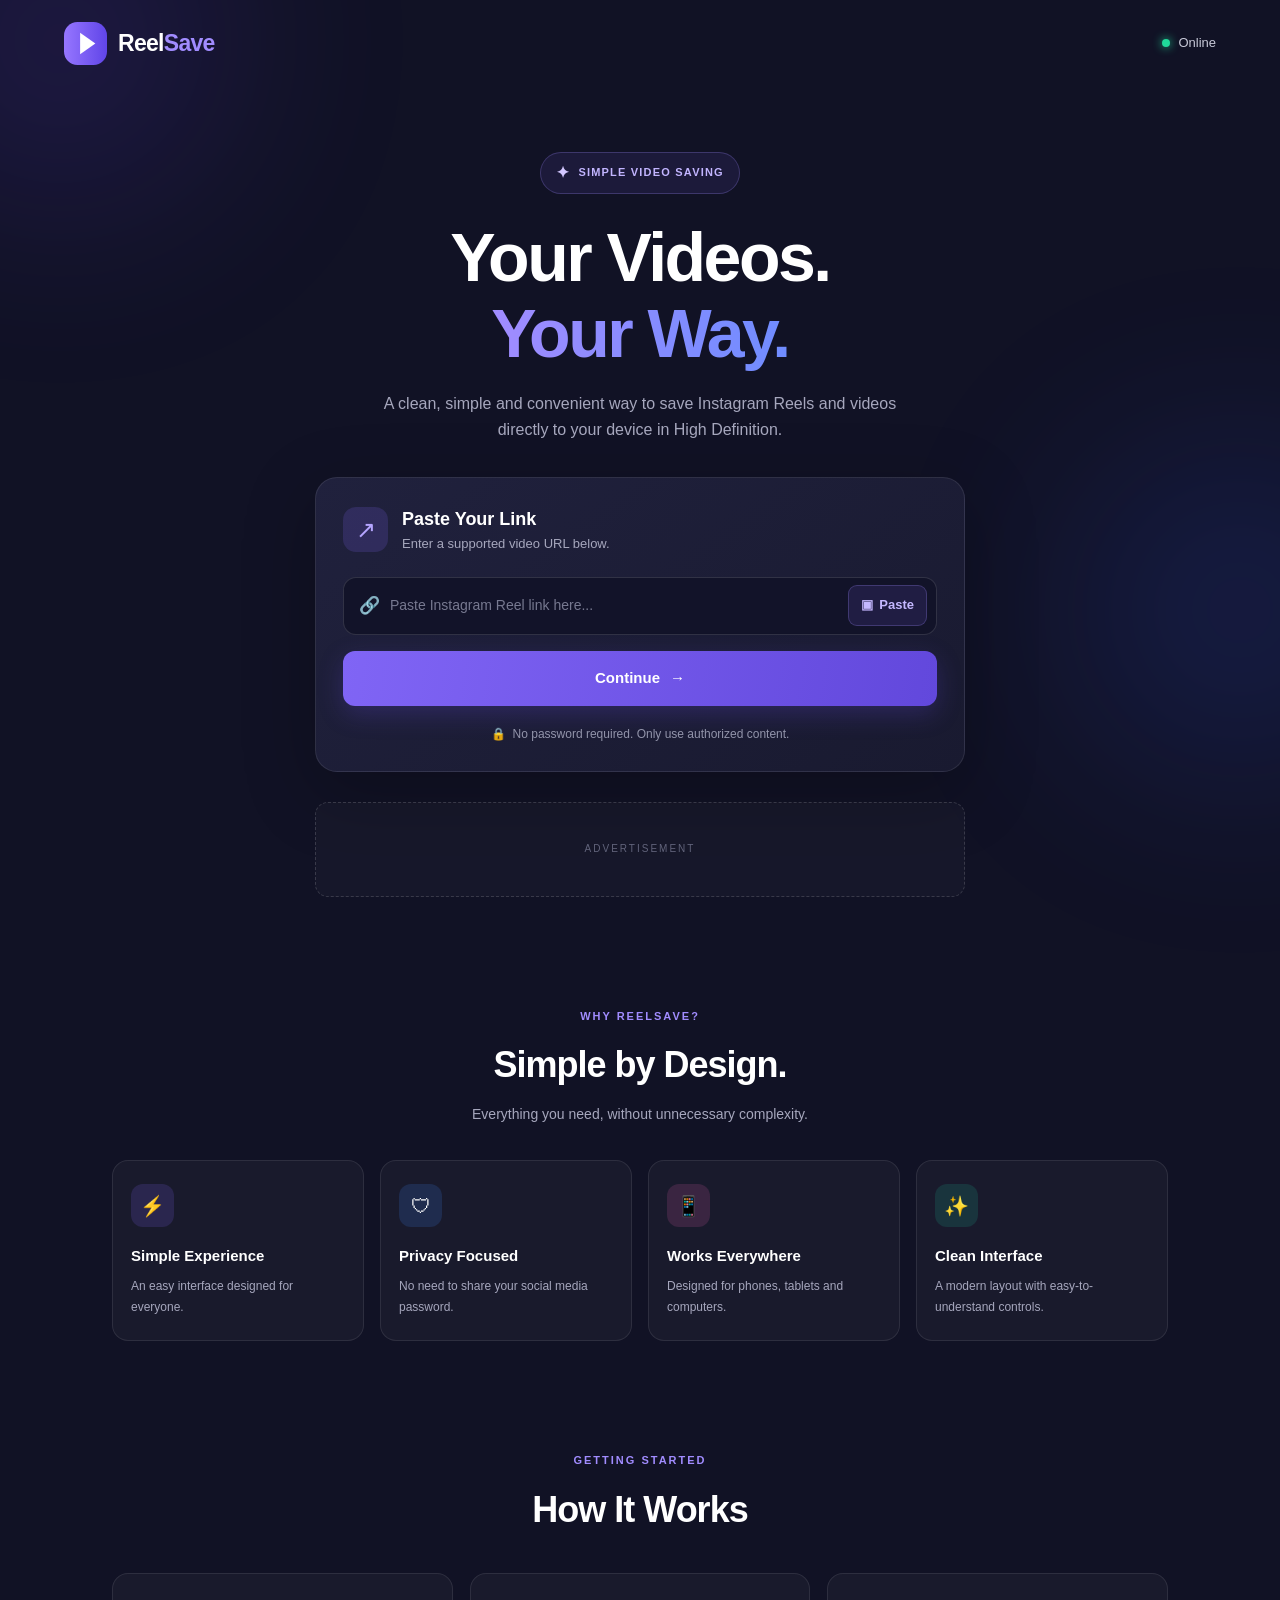
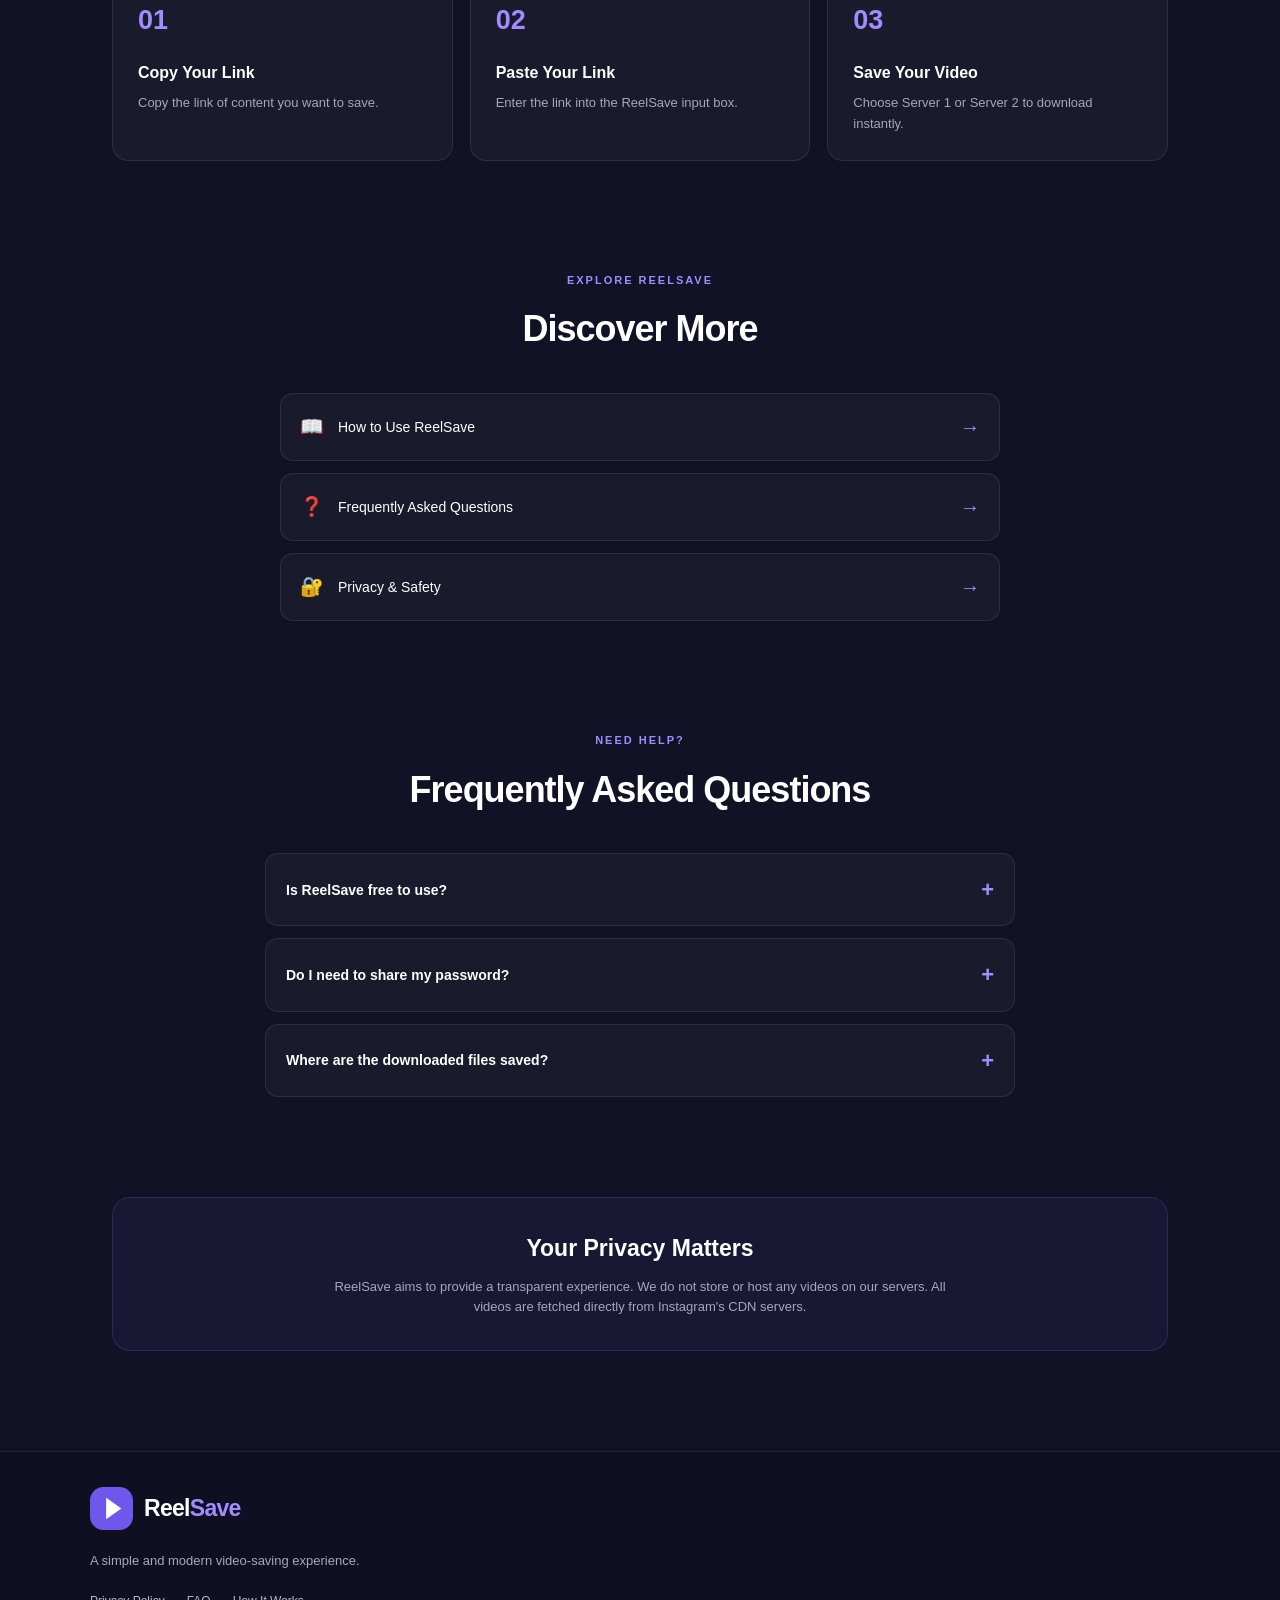
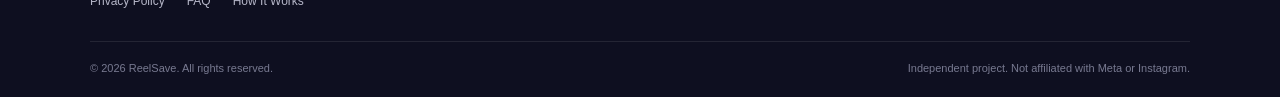
==== index.html @ c9b6afc3 "Add Google Search Console verification tag Added Google Search Console verification meta tag for SEO" ====
<!DOCTYPE html>
<html lang="en">
<head>
    <meta charset="UTF-8">
    <meta name="viewport" content="width=device-width, initial-scale=1.0">
    <meta name="theme-color" content="#111225">

    <title>ReelSave - Instagram Reels & Video Downloader</title>

    <meta name="description" content="ReelSave is a simple and modern video saving platform for Instagram Reels, Videos, and Audio in HD quality.">
    <meta name="robots" content="index, follow">

    <!-- Google Search Console Verification Tag -->
    <meta name="google-site-verification" content="VArW2mMCraFIh3_5uTDCeLo9M6V77NYJ2xa0jl-uWAU" />

    <link rel="manifest" href="manifest.json">
    <link rel="stylesheet" href="style.css">

    <script src="script.js" defer></script>
</head>

<body>

<!-- BACKGROUND EFFECTS -->
<div class="ambient ambient-one"></div>
<div class="ambient ambient-two"></div>

<!-- HEADER -->
<header class="navbar">

    <a href="#" class="brand" aria-label="ReelSave home">
        <div class="brand-icon">
            <svg viewBox="0 0 48 48" fill="none">
                <rect width="48" height="48" rx="15" fill="url(#brandGradient)"/>
                <path d="M18 12L35 24L18 36V12Z" fill="white"/>
                <defs>
                    <linearGradient id="brandGradient">
                        <stop stop-color="#9676FF"/>
                        <stop offset="1" stop-color="#6045E8"/>
                    </linearGradient>
                </defs>
            </svg>
        </div>
        <span>Reel<span class="brand-highlight">Save</span></span>
    </a>

    <div class="header-actions">
        <span class="header-status">
            <span class="status-dot"></span>
            Online
        </span>
        <button id="installBtn" class="install-btn" hidden>
            Install App
        </button>
    </div>

</header>


<!-- MAIN -->
<main class="main-wrapper">

    <!-- HERO -->
    <section class="hero">

        <div class="hero-badge">
            <span>✦</span>
            SIMPLE VIDEO SAVING
        </div>

        <h1>
            Your Videos.<br>
            <span class="gradient-text">Your Way.</span>
        </h1>

        <p class="hero-description">
            A clean, simple and convenient way to save Instagram Reels and videos directly to your device in High Definition.
        </p>


        <!-- DOWNLOADER -->
        <section class="downloader-card">

            <div class="card-heading">
                <div class="heading-icon">↗</div>
                <div>
                    <h2>Paste Your Link</h2>
                    <p>Enter a supported video URL below.</p>
                </div>
            </div>

            <form id="downloadForm">
                <div class="input-container">
                    <span class="link-icon">🔗</span>
                    <input
                        type="url"
                        id="urlInput"
                        placeholder="Paste Instagram Reel link here..."
                        autocomplete="url"
                        required
                    >
                    <button
                        type="button"
                        id="pasteBtn"
                        class="paste-btn">
                        <span>▣</span>
                        Paste
                    </button>
                </div>

                <button
                    type="submit"
                    id="downloadBtn"
                    class="download-btn">
                    Continue
                    <span>→</span>
                </button>
            </form>

            <div id="message" class="message" role="status" aria-live="polite"></div>

            <!-- MODERN DOWNLOAD RESULT CARD (SERVER 1, SERVER 2, DOWNLOAD AGAIN) -->
            <div id="resultContainer" class="result-modern-card hidden">
                <div class="video-wrapper">
                    <video id="videoPreview" controls playsinline></video>
                </div>

                <div class="download-action-group">
                    <a id="downloadServer1" href="#" class="btn-server btn-primary">
                        <span class="dl-icon">⬇</span> DOWNLOAD (SERVER 1)
                    </a>

                    <a id="downloadServer2" href="#" class="btn-server btn-secondary" target="_blank">
                        <span class="dl-icon">⬇</span> DOWNLOAD (SERVER 2)
                    </a>

                    <button type="button" class="btn-download-again" onclick="resetDownloaderUI()">
                        ⤺ Download Again
                    </button>
                </div>
            </div>

            <div class="privacy-note">
                <span>🔒</span>
                No password required. Only use authorized content.
            </div>

        </section>

        <!-- ADVERTISEMENT AREA -->
        <section class="ad-section" aria-label="Advertisement">
            <div class="ad-container">
                <span>ADVERTISEMENT</span>
            </div>
        </section>

    </section>


    <!-- FEATURES -->
    <section class="features-section">
        <div class="section-intro">
            <span class="section-label">WHY REELSAVE?</span>
            <h2>Simple by Design.</h2>
            <p>Everything you need, without unnecessary complexity.</p>
        </div>

        <div class="features-grid">
            <article class="feature-card">
                <div class="feature-icon purple">⚡</div>
                <h3>Simple Experience</h3>
                <p>An easy interface designed for everyone.</p>
            </article>

            <article class="feature-card">
                <div class="feature-icon blue">🛡</div>
                <h3>Privacy Focused</h3>
                <p>No need to share your social media password.</p>
            </article>

            <article class="feature-card">
                <div class="feature-icon pink">📱</div>
                <h3>Works Everywhere</h3>
                <p>Designed for phones, tablets and computers.</p>
            </article>

            <article class="feature-card">
                <div class="feature-icon green">✨</div>
                <h3>Clean Interface</h3>
                <p>A modern layout with easy-to-understand controls.</p>
            </article>
        </div>
    </section>


    <!-- HOW IT WORKS -->
    <section class="how-section" id="how-it-works">
        <div class="section-intro">
            <span class="section-label">GETTING STARTED</span>
            <h2>How It Works</h2>
        </div>

        <div class="steps-grid">
            <div class="step-card">
                <span class="step-number">01</span>
                <h3>Copy Your Link</h3>
                <p>Copy the link of content you want to save.</p>
            </div>
            <div class="step-card">
                <span class="step-number">02</span>
                <h3>Paste Your Link</h3>
                <p>Enter the link into the ReelSave input box.</p>
            </div>
            <div class="step-card">
                <span class="step-number">03</span>
                <h3>Save Your Video</h3>
                <p>Choose Server 1 or Server 2 to download instantly.</p>
            </div>
        </div>
    </section>


    <!-- DISCOVER MORE -->
    <section class="discover-section">
        <div class="section-intro">
            <span class="section-label">EXPLORE REELSAVE</span>
            <h2>Discover More</h2>
        </div>

        <div class="discover-list">
            <a href="#how-it-works" class="discover-item">
                <span class="discover-icon">📖</span>
                <span>How to Use ReelSave</span>
                <span class="arrow">→</span>
            </a>
            <a href="#faq" class="discover-item">
                <span class="discover-icon">❓</span>
                <span>Frequently Asked Questions</span>
                <span class="arrow">→</span>
            </a>
            <a href="#privacy" class="discover-item">
                <span class="discover-icon">🔐</span>
                <span>Privacy & Safety</span>
                <span class="arrow">→</span>
            </a>
        </div>
    </section>


    <!-- FAQ -->
    <section class="faq-section" id="faq">
        <div class="section-intro">
            <span class="section-label">NEED HELP?</span>
            <h2>Frequently Asked Questions</h2>
        </div>

        <div class="faq-list">
            <article class="faq-card">
                <button class="faq-toggle" aria-expanded="false">
                    Is ReelSave free to use?
                    <span>+</span>
                </button>
                <div class="faq-answer">
                    <p>ReelSave is completely free. You can download unlimited reels without any charges.</p>
                </div>
            </article>

            <article class="faq-card">
                <button class="faq-toggle" aria-expanded="false">
                    Do I need to share my password?
                    <span>+</span>
                </button>
                <div class="faq-answer">
                    <p>No. ReelSave will never ask for your Instagram password or account details.</p>
                </div>
            </article>

            <article class="faq-card">
                <button class="faq-toggle" aria-expanded="false">
                    Where are the downloaded files saved?
                    <span>+</span>
                </button>
                <div class="faq-answer">
                    <p>Videos are directly saved to your phone's "Downloads" folder and visible in your device Gallery.</p>
                </div>
            </article>
        </div>
    </section>


    <!-- PRIVACY -->
    <section class="privacy-section" id="privacy">
        <h2>Your Privacy Matters</h2>
        <p>
            ReelSave aims to provide a transparent experience. We do not store or host any videos on our servers. All videos are fetched directly from Instagram's CDN servers.
        </p>
    </section>

</main>


<!-- FOOTER -->
<footer class="footer">
    <div class="footer-inner">
        <a href="#" class="brand">
            <div class="brand-icon">
                <svg viewBox="0 0 48 48" fill="none">
                    <rect width="48" height="48" rx="15" fill="#7057EC"/>
                    <path d="M18 12L35 24L18 36V12Z" fill="white"/>
                </svg>
            </div>
            <span>Reel<span class="brand-highlight">Save</span></span>
        </a>

        <p class="footer-description">
            A simple and modern video-saving experience.
        </p>

        <nav class="footer-links" aria-label="Footer navigation">
            <a href="#privacy">Privacy Policy</a>
            <a href="#faq">FAQ</a>
            <a href="#how-it-works">How It Works</a>
        </nav>
    </div>

    <div class="footer-bottom">
        <p>© 2026 ReelSave. All rights reserved.</p>
        <p>Independent project. Not affiliated with Meta or Instagram.</p>
    </div>
</footer>

</body>
</html>
---- style.css ----
/* ==============================
   REELSAVE — MAIN STYLESHEET
================================ */

:root {
    --bg: #111225;
    --card: #1b1c35;
    --card-light: #222440;
    --purple: #8065f5;
    --purple-light: #a18cff;
    --text: #ffffff;
    --muted: #a6a7bd;
    --border: rgba(255, 255, 255, 0.09);
    --green: #20c997;
}

* {
    margin: 0;
    padding: 0;
    box-sizing: border-box;
}

html {
    scroll-behavior: smooth;
}

body {
    min-height: 100vh;
    font-family: Arial, Helvetica, sans-serif;
    background: var(--bg);
    color: var(--text);
    overflow-x: hidden;
    line-height: 1.6;
}

button,
input {
    font: inherit;
}

button,
a {
    -webkit-tap-highlight-color: transparent;
}

a {
    color: inherit;
    text-decoration: none;
}

button {
    cursor: pointer;
}

/* BACKGROUND EFFECTS */

.ambient {
    position: fixed;
    width: 320px;
    height: 320px;
    border-radius: 50%;
    filter: blur(110px);
    opacity: 0.17;
    pointer-events: none;
    z-index: -1;
}

.ambient-one {
    background: #7048ff;
    top: -120px;
    left: -100px;
}

.ambient-two {
    background: #345bff;
    right: -120px;
    top: 450px;
}

/* HEADER */

.navbar {
    width: 100%;
    max-width: 1200px;
    margin: auto;
    padding: 22px 24px;
    display: flex;
    align-items: center;
    justify-content: space-between;
}

.brand {
    display: inline-flex;
    align-items: center;
    gap: 11px;
    font-size: 23px;
    font-weight: 800;
    letter-spacing: -0.7px;
}

.brand-icon {
    width: 43px;
    height: 43px;
    display: flex;
    align-items: center;
}

.brand-icon svg {
    width: 100%;
    height: 100%;
}

.brand-highlight {
    color: var(--purple-light);
}

.header-actions {
    display: flex;
    align-items: center;
    gap: 15px;
}

.header-status {
    display: flex;
    align-items: center;
    gap: 8px;
    color: #c8c9d8;
    font-size: 13px;
}

.status-dot {
    width: 8px;
    height: 8px;
    background: #20d99a;
    border-radius: 50%;
    box-shadow: 0 0 10px #20d99a;
}

.install-btn {
    border: 1px solid var(--border);
    background: var(--card-light);
    color: white;
    border-radius: 10px;
    padding: 9px 15px;
    font-size: 13px;
    font-weight: 600;
}

.install-btn:hover {
    background: var(--purple);
}

/* MAIN */

.main-wrapper {
    width: 100%;
    max-width: 1100px;
    padding: 0 22px;
    margin: auto;
}

/* HERO */

.hero {
    text-align: center;
    padding-top: 65px;
}

.hero-badge {
    display: inline-flex;
    align-items: center;
    gap: 8px;
    padding: 7px 15px;
    border: 1px solid rgba(161, 140, 255, 0.25);
    border-radius: 30px;
    background: rgba(128, 101, 245, 0.10);
    color: #c2b5ff;
    font-size: 11px;
    font-weight: 700;
    letter-spacing: 1.2px;
}

.hero-badge span {
    color: #d3c7ff;
    font-size: 16px;
}

.hero h1 {
    margin-top: 25px;
    font-size: clamp(42px, 7vw, 68px);
    line-height: 1.12;
    letter-spacing: -2.5px;
    font-weight: 800;
}

.gradient-text {
    background: linear-gradient(90deg, #a18cff, #6f8cff);
    -webkit-background-clip: text;
    background-clip: text;
    color: transparent;
}

.hero-description {
    max-width: 540px;
    margin: 20px auto 35px;
    color: var(--muted);
    font-size: 16px;
}

/* DOWNLOADER CARD */

.downloader-card {
    max-width: 650px;
    margin: auto;
    padding: 27px;
    text-align: left;
    background: linear-gradient(145deg, #20213d, #191a30);
    border: 1px solid var(--border);
    border-radius: 22px;
    box-shadow: 0 20px 70px rgba(0, 0, 0, 0.25);
}

.card-heading {
    display: flex;
    align-items: center;
    gap: 14px;
    margin-bottom: 22px;
}

.heading-icon {
    width: 45px;
    height: 45px;
    display: grid;
    place-items: center;
    border-radius: 13px;
    background: rgba(128, 101, 245, 0.18);
    color: #b5a5ff;
    font-size: 24px;
}

.card-heading h2 {
    font-size: 18px;
    font-weight: 700;
}

.card-heading p {
    color: var(--muted);
    font-size: 13px;
}

/* INPUT */

.input-container {
    display: flex;
    align-items: center;
    gap: 10px;
    width: 100%;
    min-height: 58px;
    padding: 7px 9px 7px 15px;
    border: 1px solid rgba(255, 255, 255, 0.13);
    border-radius: 13px;
    background: #121329;
    transition: border 0.2s, box-shadow 0.2s;
}

.input-container:focus-within {
    border-color: var(--purple);
    box-shadow: 0 0 0 3px rgba(128, 101, 245, 0.13);
}

.link-icon {
    font-size: 17px;
}

.input-container input {
    width: 100%;
    min-width: 0;
    border: none;
    outline: none;
    background: transparent;
    color: white;
    font-size: 14px;
}

.input-container input::placeholder {
    color: #777990;
}

.paste-btn {
    flex-shrink: 0;
    display: flex;
    align-items: center;
    gap: 6px;
    border: 1px solid rgba(161, 140, 255, 0.25);
    border-radius: 9px;
    padding: 9px 12px;
    background: rgba(128, 101, 245, 0.13);
    color: #c4b8ff;
    font-size: 13px;
    font-weight: 700;
}

.paste-btn:hover {
    background: rgba(128, 101, 245, 0.27);
}

/* MAIN BUTTON */

.download-btn {
    width: 100%;
    min-height: 55px;
    margin-top: 16px;
    padding: 13px 18px;
    display: flex;
    justify-content: center;
    align-items: center;
    gap: 10px;
    border: none;
    border-radius: 12px;
    background: linear-gradient(100deg, #8065f5, #6248dc);
    color: white;
    font-size: 15px;
    font-weight: 700;
    box-shadow: 0 8px 25px rgba(100, 72, 220, 0.25);
    transition: transform 0.2s, filter 0.2s;
}

.download-btn:hover {
    filter: brightness(1.12);
    transform: translateY(-2px);
}

.download-btn:active {
    transform: scale(0.98);
}

.download-btn:disabled {
    opacity: 0.65;
    cursor: not-allowed;
    transform: none;
}

/* STATUS MESSAGE */

.message {
    margin-top: 13px;
    font-size: 13px;
    color: var(--muted);
    text-align: center;
}

.message.error {
    color: #ff8585;
}

.message.success {
    color: #55dca9;
}

.message.info {
    color: #b8a8ff;
}

.privacy-note {
    display: flex;
    justify-content: center;
    align-items: center;
    gap: 7px;
    margin-top: 19px;
    color: #9294aa;
    font-size: 12px;
}

/* =======================================
   MODERN VIDEO RESULT CARD (SERVER 1 & 2)
========================================== */

.result-modern-card {
    margin-top: 24px;
    background: rgba(17, 18, 37, 0.85);
    border: 1px solid var(--border);
    border-radius: 20px;
    padding: 20px 16px;
    text-align: center;
    box-shadow: 0 10px 30px rgba(0, 0, 0, 0.4);
}

.video-wrapper {
    width: 100%;
    max-width: 320px;
    margin: 0 auto 18px;
    border-radius: 14px;
    overflow: hidden;
    background: #000;
    box-shadow: 0 6px 20px rgba(0, 0, 0, 0.4);
}

.video-wrapper video {
    width: 100%;
    max-height: 420px;
    display: block;
    object-fit: contain;
}

.download-action-group {
    display: flex;
    flex-direction: column;
    gap: 12px;
    max-width: 330px;
    margin: 0 auto;
}

.btn-server {
    display: flex;
    align-items: center;
    justify-content: center;
    gap: 10px;
    padding: 14px;
    border-radius: 12px;
    font-size: 14px;
    font-weight: 800;
    letter-spacing: 0.5px;
    text-decoration: none;
    color: #ffffff;
    cursor: pointer;
    transition: transform 0.15s, filter 0.2s;
}

.btn-server:active {
    transform: scale(0.98);
}

.btn-primary {
    background: linear-gradient(135deg, #2563eb, #1d4ed8);
    box-shadow: 0 6px 20px rgba(37, 99, 235, 0.35);
}

.btn-secondary {
    background: linear-gradient(135deg, #1e40af, #1d4ed8);
    box-shadow: 0 6px 20px rgba(30, 64, 175, 0.25);
}

.btn-server:hover {
    filter: brightness(1.1);
}

.dl-icon {
    font-size: 16px;
}

.btn-download-again {
    background: transparent;
    border: none;
    color: var(--purple-light);
    font-size: 14px;
    font-weight: 700;
    text-decoration: underline;
    cursor: pointer;
    margin-top: 6px;
    padding: 8px;
    transition: opacity 0.2s;
}

.btn-download-again:hover {
    opacity: 0.8;
}

/* HIDDEN */

.hidden,
[hidden] {
    display: none !important;
}

/* ADVERTISEMENT */

.ad-section {
    max-width: 650px;
    margin: 30px auto 0;
}

.ad-container {
    min-height: 95px;
    display: grid;
    place-items: center;
    border: 1px dashed rgba(255, 255, 255, 0.15);
    border-radius: 13px;
    background: rgba(255, 255, 255, 0.025);
}

.ad-container span {
    color: #62647b;
    font-size: 10px;
    letter-spacing: 2px;
}

/* SECTION COMMON */

.features-section,
.how-section,
.discover-section,
.faq-section {
    padding-top: 105px;
}

.section-intro {
    text-align: center;
    margin-bottom: 35px;
}

.section-label {
    color: #a18cff;
    font-size: 11px;
    font-weight: 800;
    letter-spacing: 2px;
}

.section-intro h2 {
    margin-top: 9px;
    font-size: clamp(27px, 4vw, 36px);
    letter-spacing: -1px;
}

.section-intro p {
    margin-top: 9px;
    color: var(--muted);
    font-size: 14px;
}

/* FEATURES */

.features-grid {
    display: grid;
    grid-template-columns: repeat(4, 1fr);
    gap: 16px;
}

.feature-card {
    padding: 23px 18px;
    border: 1px solid var(--border);
    border-radius: 16px;
    background: rgba(255, 255, 255, 0.035);
    transition: transform 0.2s, background 0.2s;
}

.feature-card:hover {
    transform: translateY(-5px);
    background: rgba(255, 255, 255, 0.06);
}

.feature-icon {
    width: 43px;
    height: 43px;
    display: grid;
    place-items: center;
    border-radius: 12px;
    font-size: 20px;
    margin-bottom: 17px;
}

.feature-icon.purple {
    background: rgba(128, 101, 245, 0.17);
}

.feature-icon.blue {
    background: rgba(65, 140, 255, 0.16);
}

.feature-icon.pink {
    background: rgba(245, 101, 180, 0.15);
}

.feature-icon.green {
    background: rgba(32, 201, 151, 0.15);
}

.feature-card h3 {
    font-size: 15px;
    margin-bottom: 8px;
}

.feature-card p {
    color: var(--muted);
    font-size: 12px;
    line-height: 1.7;
}

/* HOW IT WORKS */

.steps-grid {
    display: grid;
    grid-template-columns: repeat(3, 1fr);
    gap: 17px;
}

.step-card {
    position: relative;
    padding: 25px;
    border: 1px solid var(--border);
    border-radius: 16px;
    background: rgba(255, 255, 255, 0.035);
}

.step-number {
    display: inline-block;
    margin-bottom: 17px;
    color: #a18cff;
    font-size: 27px;
    font-weight: 800;
}

.step-card h3 {
    font-size: 16px;
    margin-bottom: 8px;
}

.step-card p {
    color: var(--muted);
    font-size: 13px;
}

/* DISCOVER MORE */

.discover-list {
    max-width: 720px;
    margin: auto;
    display: grid;
    gap: 12px;
}

.discover-item {
    display: flex;
    align-items: center;
    gap: 14px;
    padding: 17px 19px;
    border: 1px solid var(--border);
    border-radius: 13px;
    background: rgba(255, 255, 255, 0.035);
    font-size: 14px;
    transition: background 0.2s, border 0.2s;
}

.discover-item:hover {
    background: rgba(128, 101, 245, 0.09);
    border-color: rgba(128, 101, 245, 0.35);
}

.discover-icon {
    font-size: 19px;
}

.discover-item .arrow {
    margin-left: auto;
    color: #a18cff;
    font-size: 20px;
}

/* FAQ */

.faq-list {
    max-width: 750px;
    margin: auto;
    display: grid;
    gap: 12px;
}

.faq-card {
    overflow: hidden;
    border: 1px solid var(--border);
    border-radius: 13px;
    background: rgba(255, 255, 255, 0.035);
}

.faq-toggle {
    width: 100%;
    padding: 18px 20px;
    display: flex;
    justify-content: space-between;
    align-items: center;
    gap: 15px;
    border: none;
    background: transparent;
    color: white;
    text-align: left;
    font-size: 14px;
    font-weight: 700;
}

.faq-toggle span {
    color: #a18cff;
    font-size: 22px;
    transition: transform 0.2s;
}

.faq-card.active .faq-toggle span {
    transform: rotate(45deg);
}

.faq-answer {
    display: none;
    padding: 0 20px 18px;
    color: var(--muted);
    font-size: 13px;
}

.faq-card.active .faq-answer {
    display: block;
}

/* PRIVACY */

.privacy-section {
    margin-top: 100px;
    padding: 32px;
    border: 1px solid rgba(128, 101, 245, 0.2);
    border-radius: 18px;
    background: rgba(128, 101, 245, 0.07);
    text-align: center;
}

.privacy-section h2 {
    font-size: 23px;
    margin-bottom: 10px;
}

.privacy-section p {
    max-width: 650px;
    margin: auto;
    color: var(--muted);
    font-size: 13px;
}

/* FOOTER */

.footer {
    margin-top: 100px;
    padding: 35px 22px 20px;
    border-top: 1px solid var(--border);
    background: rgba(0, 0, 0, 0.12);
}

.footer-inner,
.footer-bottom {
    max-width: 1100px;
    margin: auto;
}

.footer-description {
    margin-top: 13px;
    color: var(--muted);
    font-size: 13px;
}

.footer-links {
    display: flex;
    flex-wrap: wrap;
    gap: 22px;
    margin-top: 20px;
}

.footer-links a {
    color: #b5b6c8;
    font-size: 12px;
}

.footer-links a:hover {
    color: white;
}

.footer-bottom {
    display: flex;
    justify-content: space-between;
    gap: 15px;
    margin-top: 30px;
    padding-top: 18px;
    border-top: 1px solid var(--border);
    color: #777990;
    font-size: 11px;
}

/* RESPONSIVE DESIGN */

@media (max-width: 800px) {
    .features-grid {
        grid-template-columns: repeat(2, 1fr);
    }

    .steps-grid {
        grid-template-columns: 1fr;
    }

    .hero {
        padding-top: 45px;
    }

    .features-section,
    .how-section,
    .discover-section,
    .faq-section {
        padding-top: 75px;
    }
}

@media (max-width: 500px) {
    .navbar {
        padding: 15px 16px;
    }

    .brand {
        font-size: 20px;
    }

    .brand-icon {
        width: 37px;
        height: 37px
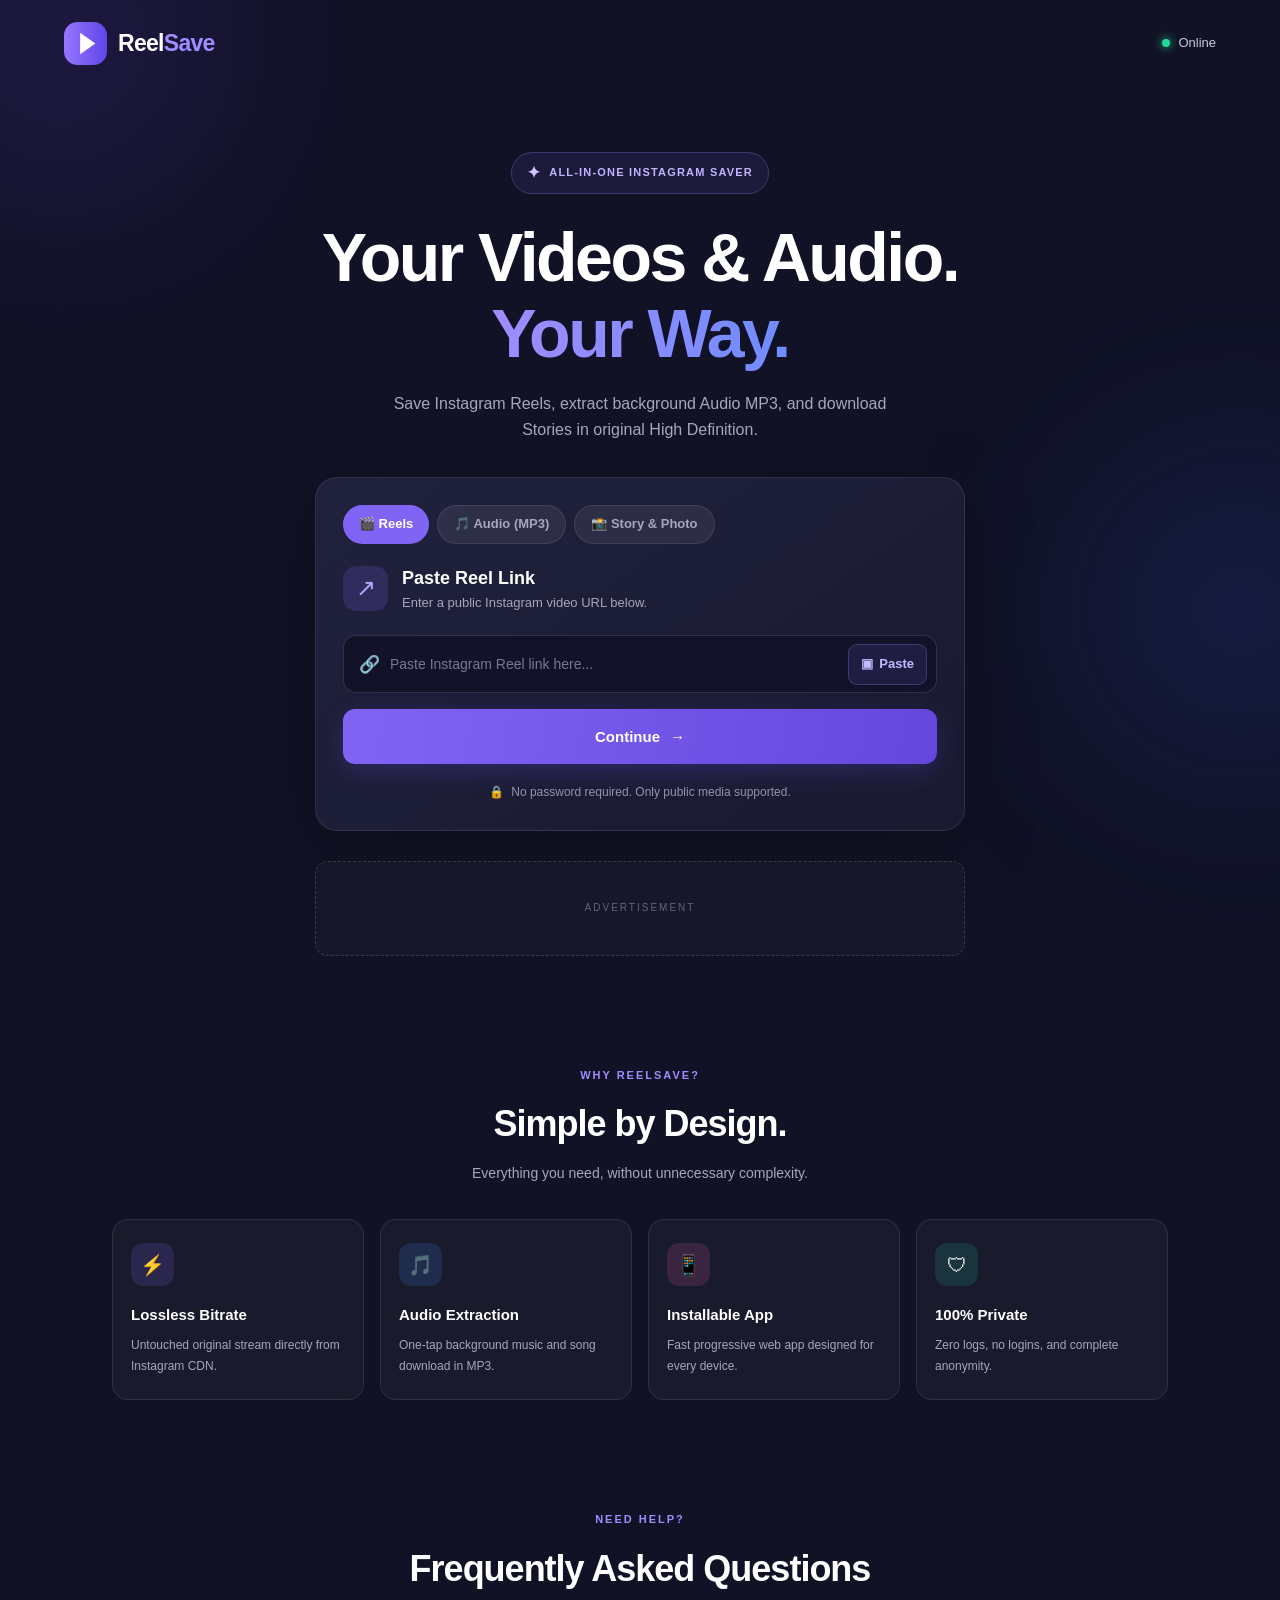
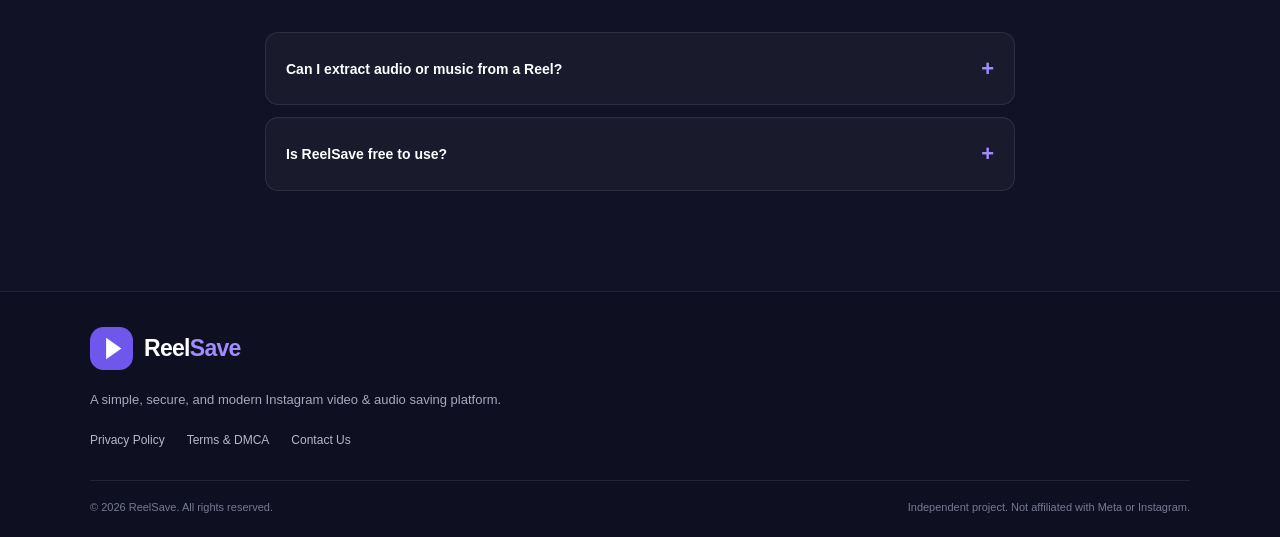
==== commit 74916490: "Revise SEO metadata and content for clarity Updated SEO meta tags and improved content clarity." ====
--- a/index.html
+++ b/index.html
@@ -5,13 +5,30 @@
     <meta name="viewport" content="width=device-width, initial-scale=1.0">
     <meta name="theme-color" content="#111225">
 
-    <title>ReelSave - Instagram Reels & Video Downloader</title>
-
-    <meta name="description" content="ReelSave is a simple and modern video saving platform for Instagram Reels, Videos, and Audio in HD quality.">
+    <!-- SEO Meta Tags -->
+    <title>ReelSave — Download Instagram Reels, Audio MP3 & Stories in HD Free</title>
+    <meta name="description" content="Fast and free online Instagram downloader. Save Instagram reels, extract background audio MP3, and download stories in high definition without watermarks.">
+    <meta name="keywords" content="reels downloader, instagram audio download, reels to mp3, instagram story saver, save reels online">
     <meta name="robots" content="index, follow">
 
-    <!-- Google Search Console Verification Tag -->
+    <!-- Canonical URL -->
+    <link rel="canonical" href="https://reelsave-rouge.vercel.app/">
+
+    <!-- Google Search Console Verification -->
     <meta name="google-site-verification" content="VArW2mMCraFIh3_5uTDCeLo9M6V77NYJ2xa0jl-uWAU" />
+
+    <!-- Open Graph -->
+    <meta property="og:type" content="website">
+    <meta property="og:url" content="https://reelsave-rouge.vercel.app/">
+    <meta property="og:title" content="ReelSave — Instagram Reels & Audio Downloader">
+    <meta property="og:description" content="Download Instagram Reels and Audio MP3 in 1080p HD without login.">
+    <meta property="og:image" content="https://cdn-icons-png.flaticon.com/512/1384/1384063.png">
+
+    <!-- Twitter Card -->
+    <meta name="twitter:card" content="summary">
+    <meta name="twitter:title" content="ReelSave — Instagram Downloader">
+    <meta name="twitter:description" content="Download reels, stories, and audio in original HD.">
+    <meta name="twitter:image" content="https://cdn-icons-png.flaticon.com/512/1384/1384063.png">
 
     <link rel="manifest" href="manifest.json">
     <link rel="stylesheet" href="style.css">
@@ -21,14 +38,12 @@
 
 <body>
 
-<!-- BACKGROUND EFFECTS -->
 <div class="ambient ambient-one"></div>
 <div class="ambient ambient-two"></div>
 
 <!-- HEADER -->
 <header class="navbar">
-
-    <a href="#" class="brand" aria-label="ReelSave home">
+    <a href="index.html" class="brand" aria-label="ReelSave home">
         <div class="brand-icon">
             <svg viewBox="0 0 48 48" fill="none">
                 <rect width="48" height="48" rx="15" fill="url(#brandGradient)"/>
@@ -53,7 +68,6 @@
             Install App
         </button>
     </div>
-
 </header>
 
 
@@ -62,30 +76,35 @@
 
     <!-- HERO -->
     <section class="hero">
-
         <div class="hero-badge">
             <span>✦</span>
-            SIMPLE VIDEO SAVING
+            ALL-IN-ONE INSTAGRAM SAVER
         </div>
 
         <h1>
-            Your Videos.<br>
+            Your Videos & Audio.<br>
             <span class="gradient-text">Your Way.</span>
         </h1>
 
         <p class="hero-description">
-            A clean, simple and convenient way to save Instagram Reels and videos directly to your device in High Definition.
+            Save Instagram Reels, extract background Audio MP3, and download Stories in original High Definition.
         </p>
-
 
         <!-- DOWNLOADER -->
         <section class="downloader-card">
+
+            <!-- Tool Mode Tabs -->
+            <div class="tool-tabs" style="display: flex; gap: 8px; margin-bottom: 20px; overflow-x: auto;">
+                <button type="button" class="tab-btn active" onclick="setMode('reels')" style="background: var(--purple); color: #fff; border: none; padding: 8px 16px; border-radius: 20px; font-size: 13px; font-weight: 700; cursor: pointer;">🎬 Reels</button>
+                <button type="button" class="tab-btn" onclick="setMode('audio')" style="background: rgba(255,255,255,0.07); color: var(--muted); border: 1px solid var(--border); padding: 8px 16px; border-radius: 20px; font-size: 13px; font-weight: 700; cursor: pointer;">🎵 Audio (MP3)</button>
+                <button type="button" class="tab-btn" onclick="setMode('story')" style="background: rgba(255,255,255,0.07); color: var(--muted); border: 1px solid var(--border); padding: 8px 16px; border-radius: 20px; font-size: 13px; font-weight: 700; cursor: pointer;">📸 Story & Photo</button>
+            </div>
 
             <div class="card-heading">
                 <div class="heading-icon">↗</div>
                 <div>
-                    <h2>Paste Your Link</h2>
-                    <p>Enter a supported video URL below.</p>
+                    <h2 id="cardTitle">Paste Reel Link</h2>
+                    <p id="cardSubtitle">Enter a public Instagram video URL below.</p>
                 </div>
             </div>
 
@@ -119,7 +138,7 @@
 
             <div id="message" class="message" role="status" aria-live="polite"></div>
 
-            <!-- MODERN DOWNLOAD RESULT CARD (SERVER 1, SERVER 2, DOWNLOAD AGAIN) -->
+            <!-- MODERN DOWNLOAD RESULT CARD WITH AUDIO MP3 -->
             <div id="resultContainer" class="result-modern-card hidden">
                 <div class="video-wrapper">
                     <video id="videoPreview" controls playsinline></video>
@@ -127,22 +146,27 @@
 
                 <div class="download-action-group">
                     <a id="downloadServer1" href="#" class="btn-server btn-primary">
-                        <span class="dl-icon">⬇</span> DOWNLOAD (SERVER 1)
+                        <span class="dl-icon">⬇</span> DOWNLOAD VIDEO (SERVER 1)
                     </a>
 
                     <a id="downloadServer2" href="#" class="btn-server btn-secondary" target="_blank">
-                        <span class="dl-icon">⬇</span> DOWNLOAD (SERVER 2)
+                        <span class="dl-icon">⬇</span> DOWNLOAD VIDEO (SERVER 2)
                     </a>
 
+                    <!-- NEW MP3 AUDIO BUTTON -->
+                    <a id="downloadAudioBtn" href="#" class="btn-server" style="background: linear-gradient(135deg, #a855f7, #7c3aed); box-shadow: 0 6px 20px rgba(168, 85, 247, 0.35);">
+                        <span class="dl-icon">🎵</span> DOWNLOAD AUDIO (MP3)
+                    </a>
+
                     <button type="button" class="btn-download-again" onclick="resetDownloaderUI()">
-                        ⤺ Download Again
+                        ⤺ Download Another
                     </button>
                 </div>
             </div>
 
             <div class="privacy-note">
                 <span>🔒</span>
-                No password required. Only use authorized content.
+                No password required. Only public media supported.
             </div>
 
         </section>
@@ -168,84 +192,29 @@
         <div class="features-grid">
             <article class="feature-card">
                 <div class="feature-icon purple">⚡</div>
-                <h3>Simple Experience</h3>
-                <p>An easy interface designed for everyone.</p>
-            </article>
-
-            <article class="feature-card">
-                <div class="feature-icon blue">🛡</div>
-                <h3>Privacy Focused</h3>
-                <p>No need to share your social media password.</p>
+                <h3>Lossless Bitrate</h3>
+                <p>Untouched original stream directly from Instagram CDN.</p>
+            </article>
+
+            <article class="feature-card">
+                <div class="feature-icon blue">🎵</div>
+                <h3>Audio Extraction</h3>
+                <p>One-tap background music and song download in MP3.</p>
             </article>
 
             <article class="feature-card">
                 <div class="feature-icon pink">📱</div>
-                <h3>Works Everywhere</h3>
-                <p>Designed for phones, tablets and computers.</p>
-            </article>
-
-            <article class="feature-card">
-                <div class="feature-icon green">✨</div>
-                <h3>Clean Interface</h3>
-                <p>A modern layout with easy-to-understand controls.</p>
+                <h3>Installable App</h3>
+                <p>Fast progressive web app designed for every device.</p>
+            </article>
+
+            <article class="feature-card">
+                <div class="feature-icon green">🛡</div>
+                <h3>100% Private</h3>
+                <p>Zero logs, no logins, and complete anonymity.</p>
             </article>
         </div>
     </section>
-
-
-    <!-- HOW IT WORKS -->
-    <section class="how-section" id="how-it-works">
-        <div class="section-intro">
-            <span class="section-label">GETTING STARTED</span>
-            <h2>How It Works</h2>
-        </div>
-
-        <div class="steps-grid">
-            <div class="step-card">
-                <span class="step-number">01</span>
-                <h3>Copy Your Link</h3>
-                <p>Copy the link of content you want to save.</p>
-            </div>
-            <div class="step-card">
-                <span class="step-number">02</span>
-                <h3>Paste Your Link</h3>
-                <p>Enter the link into the ReelSave input box.</p>
-            </div>
-            <div class="step-card">
-                <span class="step-number">03</span>
-                <h3>Save Your Video</h3>
-                <p>Choose Server 1 or Server 2 to download instantly.</p>
-            </div>
-        </div>
-    </section>
-
-
-    <!-- DISCOVER MORE -->
-    <section class="discover-section">
-        <div class="section-intro">
-            <span class="section-label">EXPLORE REELSAVE</span>
-            <h2>Discover More</h2>
-        </div>
-
-        <div class="discover-list">
-            <a href="#how-it-works" class="discover-item">
-                <span class="discover-icon">📖</span>
-                <span>How to Use ReelSave</span>
-                <span class="arrow">→</span>
-            </a>
-            <a href="#faq" class="discover-item">
-                <span class="discover-icon">❓</span>
-                <span>Frequently Asked Questions</span>
-                <span class="arrow">→</span>
-            </a>
-            <a href="#privacy" class="discover-item">
-                <span class="discover-icon">🔐</span>
-                <span>Privacy & Safety</span>
-                <span class="arrow">→</span>
-            </a>
-        </div>
-    </section>
-
 
     <!-- FAQ -->
     <section class="faq-section" id="faq">
@@ -255,54 +224,35 @@
         </div>
 
         <div class="faq-list">
+            <article class="faq-card">
+                <button class="faq-toggle" aria-expanded="false">
+                    Can I extract audio or music from a Reel?
+                    <span>+</span>
+                </button>
+                <div class="faq-answer">
+                    <p>Yes! ReelSave automatically gives you a dedicated "DOWNLOAD AUDIO (MP3)" button for every processed Reel.</p>
+                </div>
+            </article>
+
             <article class="faq-card">
                 <button class="faq-toggle" aria-expanded="false">
                     Is ReelSave free to use?
                     <span>+</span>
                 </button>
                 <div class="faq-answer">
-                    <p>ReelSave is completely free. You can download unlimited reels without any charges.</p>
-                </div>
-            </article>
-
-            <article class="faq-card">
-                <button class="faq-toggle" aria-expanded="false">
-                    Do I need to share my password?
-                    <span>+</span>
-                </button>
-                <div class="faq-answer">
-                    <p>No. ReelSave will never ask for your Instagram password or account details.</p>
-                </div>
-            </article>
-
-            <article class="faq-card">
-                <button class="faq-toggle" aria-expanded="false">
-                    Where are the downloaded files saved?
-                    <span>+</span>
-                </button>
-                <div class="faq-answer">
-                    <p>Videos are directly saved to your phone's "Downloads" folder and visible in your device Gallery.</p>
+                    <p>ReelSave is completely free with zero subscription fees.</p>
                 </div>
             </article>
         </div>
     </section>
 
-
-    <!-- PRIVACY -->
-    <section class="privacy-section" id="privacy">
-        <h2>Your Privacy Matters</h2>
-        <p>
-            ReelSave aims to provide a transparent experience. We do not store or host any videos on our servers. All videos are fetched directly from Instagram's CDN servers.
-        </p>
-    </section>
-
 </main>
 
 
-<!-- FOOTER -->
+<!-- FOOTER WITH LEGAL LINKS -->
 <footer class="footer">
     <div class="footer-inner">
-        <a href="#" class="brand">
+        <a href="index.html" class="brand">
             <div class="brand-icon">
                 <svg viewBox="0 0 48 48" fill="none">
                     <rect width="48" height="48" rx="15" fill="#7057EC"/>
@@ -313,13 +263,13 @@
         </a>
 
         <p class="footer-description">
-            A simple and modern video-saving experience.
+            A simple, secure, and modern Instagram video & audio saving platform.
         </p>
 
         <nav class="footer-links" aria-label="Footer navigation">
-            <a href="#privacy">Privacy Policy</a>
-            <a href="#faq">FAQ</a>
-            <a href="#how-it-works">How It Works</a>
+            <a href="privacy.html">Privacy Policy</a>
+            <a href="terms.html">Terms & DMCA</a>
+            <a href="contact.html">Contact Us</a>
         </nav>
     </div>
 
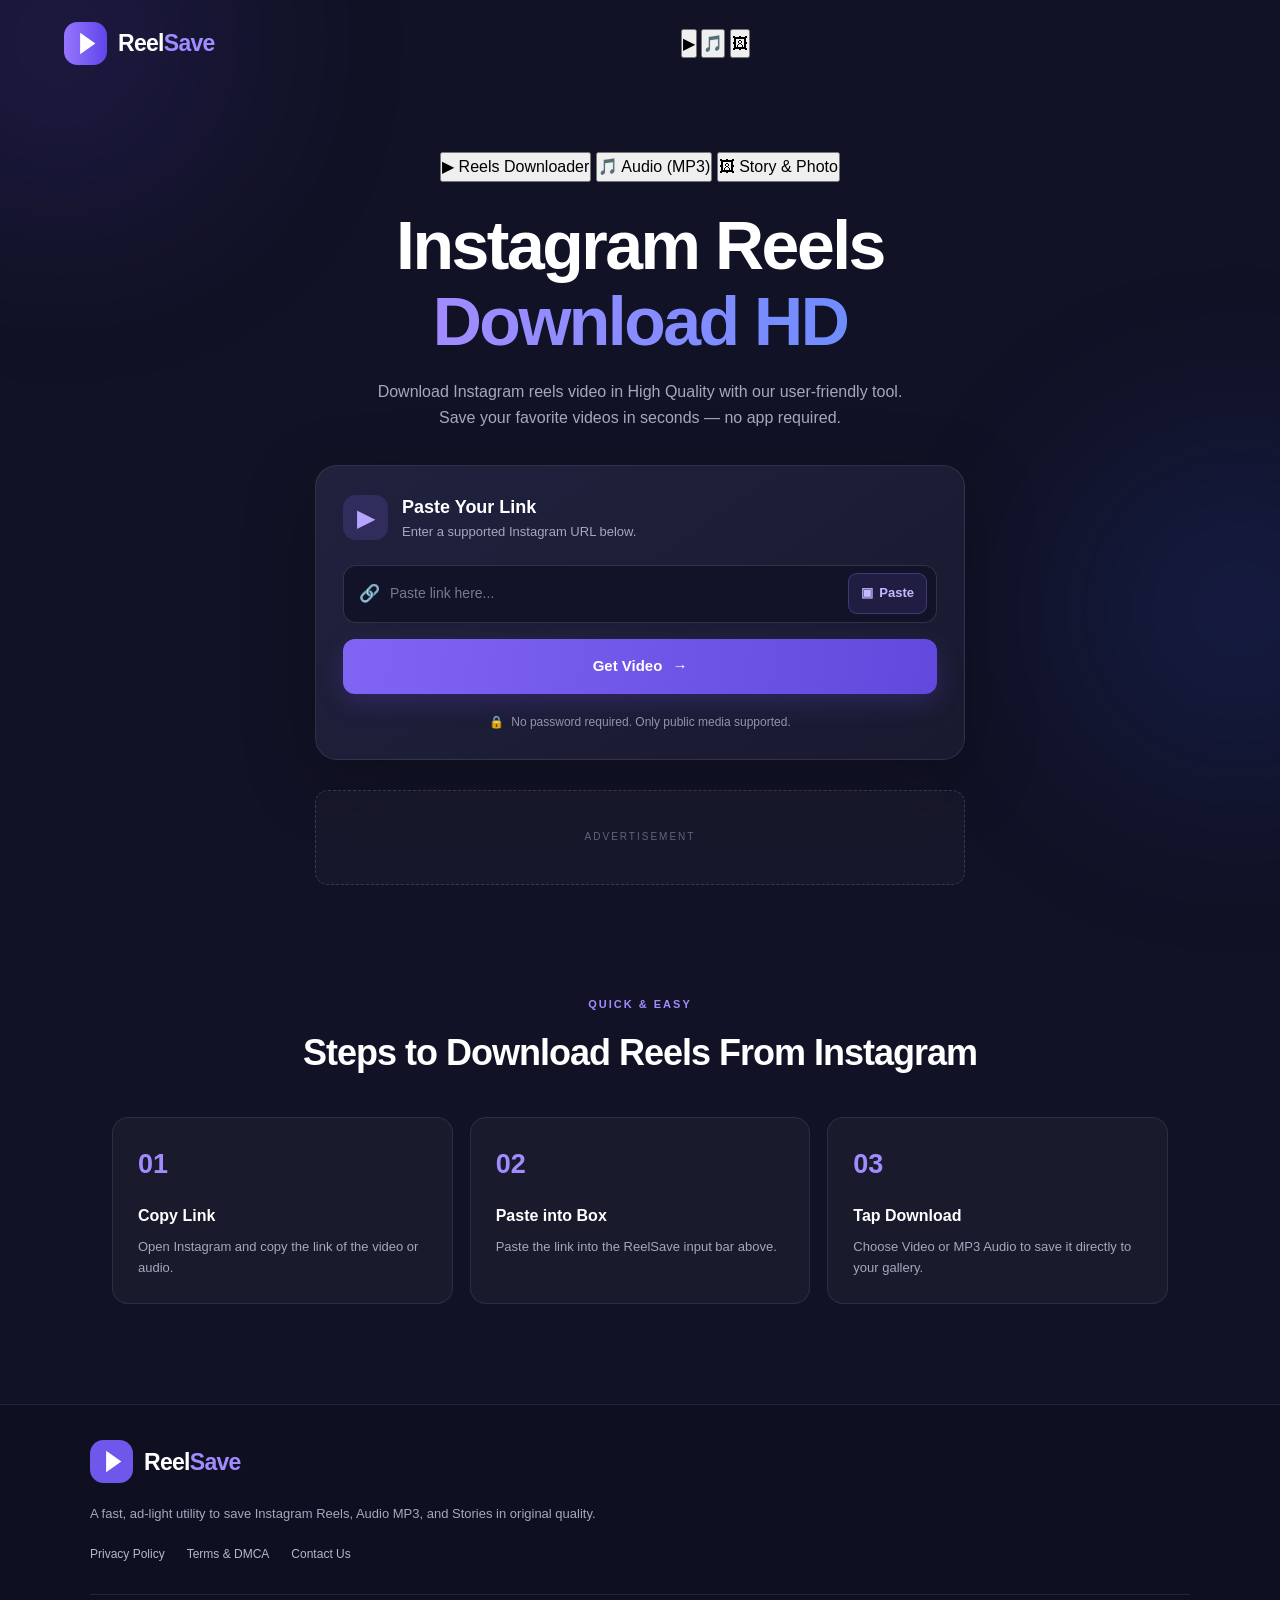
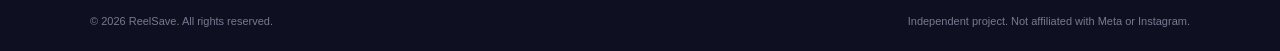
==== commit 5eb51bc9: "Refactor SEO tags and enhance UI elements Updated SEO meta tags and improved the user interface elem" ====
--- a/index.html
+++ b/index.html
@@ -5,30 +5,19 @@
     <meta name="viewport" content="width=device-width, initial-scale=1.0">
     <meta name="theme-color" content="#111225">
 
-    <!-- SEO Meta Tags -->
-    <title>ReelSave — Download Instagram Reels, Audio MP3 & Stories in HD Free</title>
-    <meta name="description" content="Fast and free online Instagram downloader. Save Instagram reels, extract background audio MP3, and download stories in high definition without watermarks.">
+    <title>ReelSave — Download Instagram Reels, Audio MP3 & Stories in HD</title>
+    <meta name="description" content="Fast and free online Instagram downloader. Save Instagram reels, extract background audio MP3, and download stories in high definition.">
     <meta name="keywords" content="reels downloader, instagram audio download, reels to mp3, instagram story saver, save reels online">
     <meta name="robots" content="index, follow">
 
-    <!-- Canonical URL -->
     <link rel="canonical" href="https://reelsave-rouge.vercel.app/">
-
-    <!-- Google Search Console Verification -->
     <meta name="google-site-verification" content="VArW2mMCraFIh3_5uTDCeLo9M6V77NYJ2xa0jl-uWAU" />
 
-    <!-- Open Graph -->
     <meta property="og:type" content="website">
     <meta property="og:url" content="https://reelsave-rouge.vercel.app/">
     <meta property="og:title" content="ReelSave — Instagram Reels & Audio Downloader">
     <meta property="og:description" content="Download Instagram Reels and Audio MP3 in 1080p HD without login.">
     <meta property="og:image" content="https://cdn-icons-png.flaticon.com/512/1384/1384063.png">
-
-    <!-- Twitter Card -->
-    <meta name="twitter:card" content="summary">
-    <meta name="twitter:title" content="ReelSave — Instagram Downloader">
-    <meta name="twitter:description" content="Download reels, stories, and audio in original HD.">
-    <meta name="twitter:image" content="https://cdn-icons-png.flaticon.com/512/1384/1384063.png">
 
     <link rel="manifest" href="manifest.json">
     <link rel="stylesheet" href="style.css">
@@ -59,11 +48,14 @@
         <span>Reel<span class="brand-highlight">Save</span></span>
     </a>
 
+    <!-- Top Right Quick Icons (Just like FastVideoSave) -->
+    <div class="nav-icons-bar">
+        <button class="nav-icon-circle active" onclick="switchCategory('reels')" title="Reels">▶</button>
+        <button class="nav-icon-circle" onclick="switchCategory('audio')" title="Audio MP3">🎵</button>
+        <button class="nav-icon-circle" onclick="switchCategory('story')" title="Photos & Stories">🖼</button>
+    </div>
+
     <div class="header-actions">
-        <span class="header-status">
-            <span class="status-dot"></span>
-            Online
-        </span>
         <button id="installBtn" class="install-btn" hidden>
             Install App
         </button>
@@ -76,35 +68,38 @@
 
     <!-- HERO -->
     <section class="hero">
-        <div class="hero-badge">
-            <span>✦</span>
-            ALL-IN-ONE INSTAGRAM SAVER
-        </div>
-
-        <h1>
-            Your Videos & Audio.<br>
-            <span class="gradient-text">Your Way.</span>
+
+        <!-- 3 MAIN CATEGORY PILL TABS (BIG & PROMINENT) -->
+        <div class="category-tabs-container">
+            <button class="tab-chip active" id="tabReels" onclick="switchCategory('reels')">
+                <span class="chip-icon">▶</span> Reels Downloader
+            </button>
+            <button class="tab-chip" id="tabAudio" onclick="switchCategory('audio')">
+                <span class="chip-icon">🎵</span> Audio (MP3)
+            </button>
+            <button class="tab-chip" id="tabStory" onclick="switchCategory('story')">
+                <span class="chip-icon">🖼</span> Story & Photo
+            </button>
+        </div>
+
+        <h1 id="heroTitle">
+            Instagram Reels <br>
+            <span class="gradient-text">Download HD</span>
         </h1>
 
-        <p class="hero-description">
-            Save Instagram Reels, extract background Audio MP3, and download Stories in original High Definition.
+        <p class="hero-description" id="heroSubtitle">
+            Download Instagram reels video in High Quality with our user-friendly tool. Save your favorite videos in seconds — no app required.
         </p>
 
-        <!-- DOWNLOADER -->
+
+        <!-- DOWNLOADER CARD -->
         <section class="downloader-card">
 
-            <!-- Tool Mode Tabs -->
-            <div class="tool-tabs" style="display: flex; gap: 8px; margin-bottom: 20px; overflow-x: auto;">
-                <button type="button" class="tab-btn active" onclick="setMode('reels')" style="background: var(--purple); color: #fff; border: none; padding: 8px 16px; border-radius: 20px; font-size: 13px; font-weight: 700; cursor: pointer;">🎬 Reels</button>
-                <button type="button" class="tab-btn" onclick="setMode('audio')" style="background: rgba(255,255,255,0.07); color: var(--muted); border: 1px solid var(--border); padding: 8px 16px; border-radius: 20px; font-size: 13px; font-weight: 700; cursor: pointer;">🎵 Audio (MP3)</button>
-                <button type="button" class="tab-btn" onclick="setMode('story')" style="background: rgba(255,255,255,0.07); color: var(--muted); border: 1px solid var(--border); padding: 8px 16px; border-radius: 20px; font-size: 13px; font-weight: 700; cursor: pointer;">📸 Story & Photo</button>
-            </div>
-
             <div class="card-heading">
-                <div class="heading-icon">↗</div>
+                <div class="heading-icon" id="headingIcon">▶</div>
                 <div>
-                    <h2 id="cardTitle">Paste Reel Link</h2>
-                    <p id="cardSubtitle">Enter a public Instagram video URL below.</p>
+                    <h2 id="cardTitle">Paste Your Link</h2>
+                    <p id="cardSubtitle">Enter a supported Instagram URL below.</p>
                 </div>
             </div>
 
@@ -114,7 +109,7 @@
                     <input
                         type="url"
                         id="urlInput"
-                        placeholder="Paste Instagram Reel link here..."
+                        placeholder="Paste link here..."
                         autocomplete="url"
                         required
                     >
@@ -131,14 +126,14 @@
                     type="submit"
                     id="downloadBtn"
                     class="download-btn">
-                    Continue
+                    Get Video
                     <span>→</span>
                 </button>
             </form>
 
             <div id="message" class="message" role="status" aria-live="polite"></div>
 
-            <!-- MODERN DOWNLOAD RESULT CARD WITH AUDIO MP3 -->
+            <!-- RESULT CARD -->
             <div id="resultContainer" class="result-modern-card hidden">
                 <div class="video-wrapper">
                     <video id="videoPreview" controls playsinline></video>
@@ -146,20 +141,19 @@
 
                 <div class="download-action-group">
                     <a id="downloadServer1" href="#" class="btn-server btn-primary">
-                        <span class="dl-icon">⬇</span> DOWNLOAD VIDEO (SERVER 1)
+                        <span class="dl-icon">⬇</span> DOWNLOAD (SERVER 1)
                     </a>
 
                     <a id="downloadServer2" href="#" class="btn-server btn-secondary" target="_blank">
-                        <span class="dl-icon">⬇</span> DOWNLOAD VIDEO (SERVER 2)
+                        <span class="dl-icon">⬇</span> DOWNLOAD (SERVER 2)
                     </a>
 
-                    <!-- NEW MP3 AUDIO BUTTON -->
-                    <a id="downloadAudioBtn" href="#" class="btn-server" style="background: linear-gradient(135deg, #a855f7, #7c3aed); box-shadow: 0 6px 20px rgba(168, 85, 247, 0.35);">
+                    <a id="downloadAudioBtn" href="#" class="btn-server btn-audio">
                         <span class="dl-icon">🎵</span> DOWNLOAD AUDIO (MP3)
                     </a>
 
                     <button type="button" class="btn-download-again" onclick="resetDownloaderUI()">
-                        ⤺ Download Another
+                        ⤺ Download Again
                     </button>
                 </div>
             </div>
@@ -181,75 +175,36 @@
     </section>
 
 
-    <!-- FEATURES -->
-    <section class="features-section">
+    <!-- STEPS TO DOWNLOAD (SEO SECTION) -->
+    <section class="how-section">
         <div class="section-intro">
-            <span class="section-label">WHY REELSAVE?</span>
-            <h2>Simple by Design.</h2>
-            <p>Everything you need, without unnecessary complexity.</p>
-        </div>
-
-        <div class="features-grid">
-            <article class="feature-card">
-                <div class="feature-icon purple">⚡</div>
-                <h3>Lossless Bitrate</h3>
-                <p>Untouched original stream directly from Instagram CDN.</p>
-            </article>
-
-            <article class="feature-card">
-                <div class="feature-icon blue">🎵</div>
-                <h3>Audio Extraction</h3>
-                <p>One-tap background music and song download in MP3.</p>
-            </article>
-
-            <article class="feature-card">
-                <div class="feature-icon pink">📱</div>
-                <h3>Installable App</h3>
-                <p>Fast progressive web app designed for every device.</p>
-            </article>
-
-            <article class="feature-card">
-                <div class="feature-icon green">🛡</div>
-                <h3>100% Private</h3>
-                <p>Zero logs, no logins, and complete anonymity.</p>
-            </article>
+            <span class="section-label" id="stepsLabel">QUICK & EASY</span>
+            <h2 id="stepsHeading">Steps to Download Reels From Instagram</h2>
+        </div>
+
+        <div class="steps-grid">
+            <div class="step-card">
+                <span class="step-number">01</span>
+                <h3>Copy Link</h3>
+                <p>Open Instagram and copy the link of the video or audio.</p>
+            </div>
+            <div class="step-card">
+                <span class="step-number">02</span>
+                <h3>Paste into Box</h3>
+                <p>Paste the link into the ReelSave input bar above.</p>
+            </div>
+            <div class="step-card">
+                <span class="step-number">03</span>
+                <h3>Tap Download</h3>
+                <p>Choose Video or MP3 Audio to save it directly to your gallery.</p>
+            </div>
         </div>
     </section>
 
-    <!-- FAQ -->
-    <section class="faq-section" id="faq">
-        <div class="section-intro">
-            <span class="section-label">NEED HELP?</span>
-            <h2>Frequently Asked Questions</h2>
-        </div>
-
-        <div class="faq-list">
-            <article class="faq-card">
-                <button class="faq-toggle" aria-expanded="false">
-                    Can I extract audio or music from a Reel?
-                    <span>+</span>
-                </button>
-                <div class="faq-answer">
-                    <p>Yes! ReelSave automatically gives you a dedicated "DOWNLOAD AUDIO (MP3)" button for every processed Reel.</p>
-                </div>
-            </article>
-
-            <article class="faq-card">
-                <button class="faq-toggle" aria-expanded="false">
-                    Is ReelSave free to use?
-                    <span>+</span>
-                </button>
-                <div class="faq-answer">
-                    <p>ReelSave is completely free with zero subscription fees.</p>
-                </div>
-            </article>
-        </div>
-    </section>
-
 </main>
 
 
-<!-- FOOTER WITH LEGAL LINKS -->
+<!-- FOOTER -->
 <footer class="footer">
     <div class="footer-inner">
         <a href="index.html" class="brand">
@@ -263,7 +218,7 @@
         </a>
 
         <p class="footer-description">
-            A simple, secure, and modern Instagram video & audio saving platform.
+            A fast, ad-light utility to save Instagram Reels, Audio MP3, and Stories in original quality.
         </p>
 
         <nav class="footer-links" aria-label="Footer navigation">
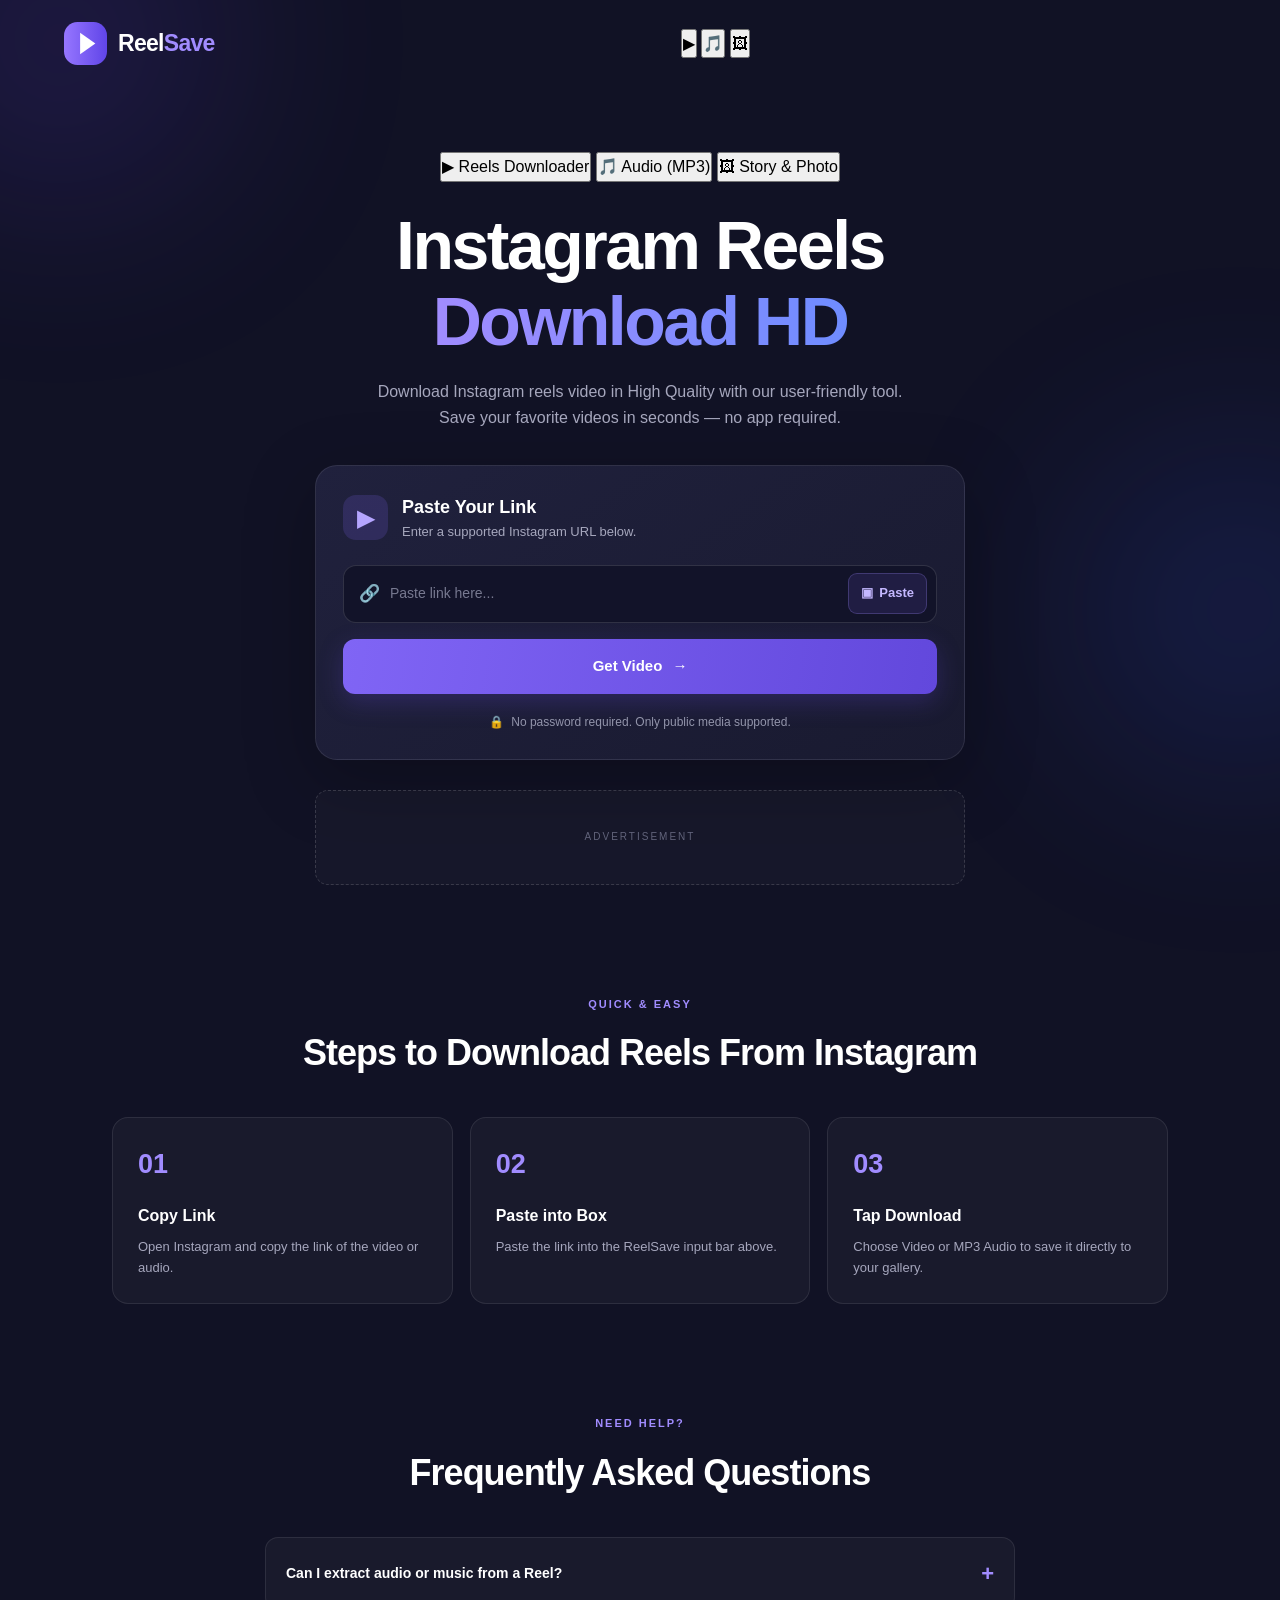
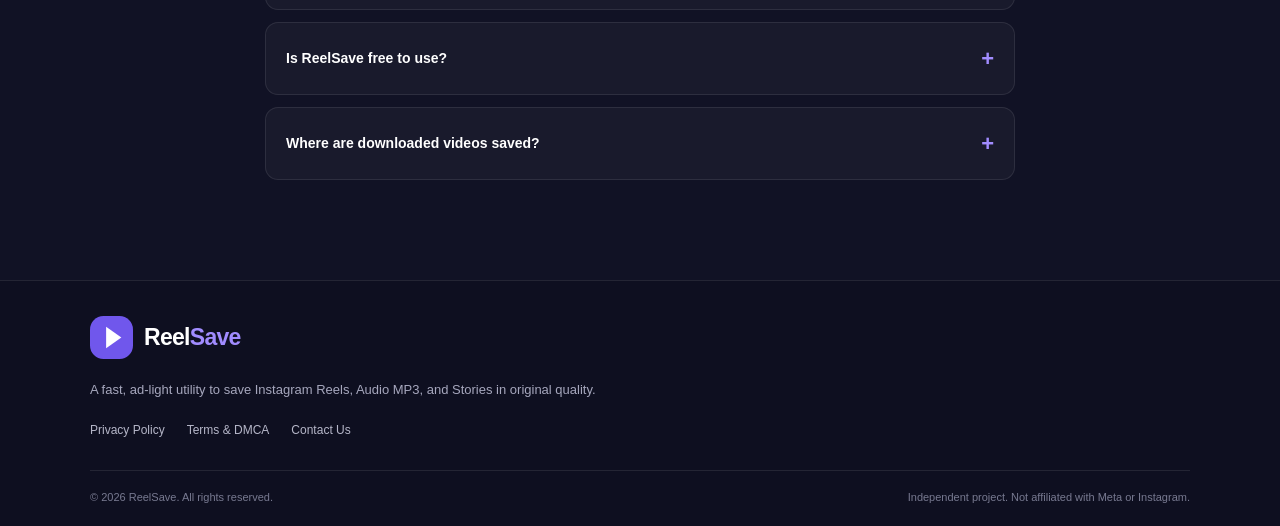
==== commit 8b2f4012: "Refactor comments for clarity in index.html Updated comments for clarity and consistency throughout " ====
--- a/index.html
+++ b/index.html
@@ -48,7 +48,7 @@
         <span>Reel<span class="brand-highlight">Save</span></span>
     </a>
 
-    <!-- Top Right Quick Icons (Just like FastVideoSave) -->
+    <!-- Top Right Quick Icons -->
     <div class="nav-icons-bar">
         <button class="nav-icon-circle active" onclick="switchCategory('reels')" title="Reels">▶</button>
         <button class="nav-icon-circle" onclick="switchCategory('audio')" title="Audio MP3">🎵</button>
@@ -69,7 +69,7 @@
     <!-- HERO -->
     <section class="hero">
 
-        <!-- 3 MAIN CATEGORY PILL TABS (BIG & PROMINENT) -->
+        <!-- 3 MAIN PROMINENT TABS -->
         <div class="category-tabs-container">
             <button class="tab-chip active" id="tabReels" onclick="switchCategory('reels')">
                 <span class="chip-icon">▶</span> Reels Downloader
@@ -133,7 +133,7 @@
 
             <div id="message" class="message" role="status" aria-live="polite"></div>
 
-            <!-- RESULT CARD -->
+            <!-- RESULT CARD WITH VIDEO & MP3 -->
             <div id="resultContainer" class="result-modern-card hidden">
                 <div class="video-wrapper">
                     <video id="videoPreview" controls playsinline></video>
@@ -175,7 +175,7 @@
     </section>
 
 
-    <!-- STEPS TO DOWNLOAD (SEO SECTION) -->
+    <!-- STEPS TO DOWNLOAD -->
     <section class="how-section">
         <div class="section-intro">
             <span class="section-label" id="stepsLabel">QUICK & EASY</span>
@@ -198,6 +198,46 @@
                 <h3>Tap Download</h3>
                 <p>Choose Video or MP3 Audio to save it directly to your gallery.</p>
             </div>
+        </div>
+    </section>
+
+    <!-- FAQ SECTION -->
+    <section class="faq-section" id="faq">
+        <div class="section-intro">
+            <span class="section-label">NEED HELP?</span>
+            <h2>Frequently Asked Questions</h2>
+        </div>
+
+        <div class="faq-list">
+            <article class="faq-card">
+                <button class="faq-toggle" aria-expanded="false">
+                    Can I extract audio or music from a Reel?
+                    <span>+</span>
+                </button>
+                <div class="faq-answer">
+                    <p>Yes! ReelSave automatically extracts the audio track and gives you a dedicated "DOWNLOAD AUDIO (MP3)" button for every Reel.</p>
+                </div>
+            </article>
+
+            <article class="faq-card">
+                <button class="faq-toggle" aria-expanded="false">
+                    Is ReelSave free to use?
+                    <span>+</span>
+                </button>
+                <div class="faq-answer">
+                    <p>ReelSave is 100% free with unlimited downloads and no hidden subscription fees.</p>
+                </div>
+            </article>
+
+            <article class="faq-card">
+                <button class="faq-toggle" aria-expanded="false">
+                    Where are downloaded videos saved?
+                    <span>+</span>
+                </button>
+                <div class="faq-answer">
+                    <p>All downloaded files are directly saved to your device's "Downloads" folder and appear in your phone's Gallery.</p>
+                </div>
+            </article>
         </div>
     </section>
 
--- a/style.css
+++ b/style.css
@@ -813,3 +813,77 @@
     .brand-icon {
         width: 37px;
         height: 37px
+/* ===================================
+   PROMINENT CATEGORY SWITCHER TABS
+====================================== */
+
+.nav-icons-bar {
+  display: flex;
+  gap: 10px;
+}
+
+.nav-icon-circle {
+  width: 38px;
+  height: 38px;
+  border-radius: 50%;
+  border: 1px solid var(--border);
+  background: rgba(255, 255, 255, 0.04);
+  color: var(--muted);
+  font-size: 15px;
+  display: flex;
+  align-items: center;
+  justify-content: center;
+  cursor: pointer;
+  transition: all 0.2s;
+}
+
+.nav-icon-circle.active, .nav-icon-circle:hover {
+  background: rgba(128, 101, 245, 0.25);
+  border-color: var(--purple);
+  color: #ffffff;
+}
+
+.category-tabs-container {
+  display: flex;
+  justify-content: center;
+  gap: 10px;
+  margin: 0 auto 24px;
+  overflow-x: auto;
+  padding: 4px;
+  max-width: 520px;
+}
+
+.tab-chip {
+  display: flex;
+  align-items: center;
+  gap: 8px;
+  padding: 10px 18px;
+  border-radius: 30px;
+  border: 1px solid var(--border);
+  background: rgba(255, 255, 255, 0.04);
+  color: var(--muted);
+  font-size: 13px;
+  font-weight: 700;
+  cursor: pointer;
+  white-space: nowrap;
+  transition: all 0.2s ease;
+}
+
+.tab-chip:hover {
+  background: rgba(255, 255, 255, 0.08);
+  color: #fff;
+}
+
+.tab-chip.active {
+  background: linear-gradient(135deg, var(--purple), #6248dc);
+  color: #ffffff;
+  border-color: transparent;
+  box-shadow: 0 4px 18px rgba(128, 101, 245, 0.35);
+}
+
+.btn-audio {
+  background: linear-gradient(135deg, #a855f7, #7c3aed);
+  color: #ffffff;
+  box-shadow: 0 6px 20px rgba(168, 85, 247, 0.35);
+}
+
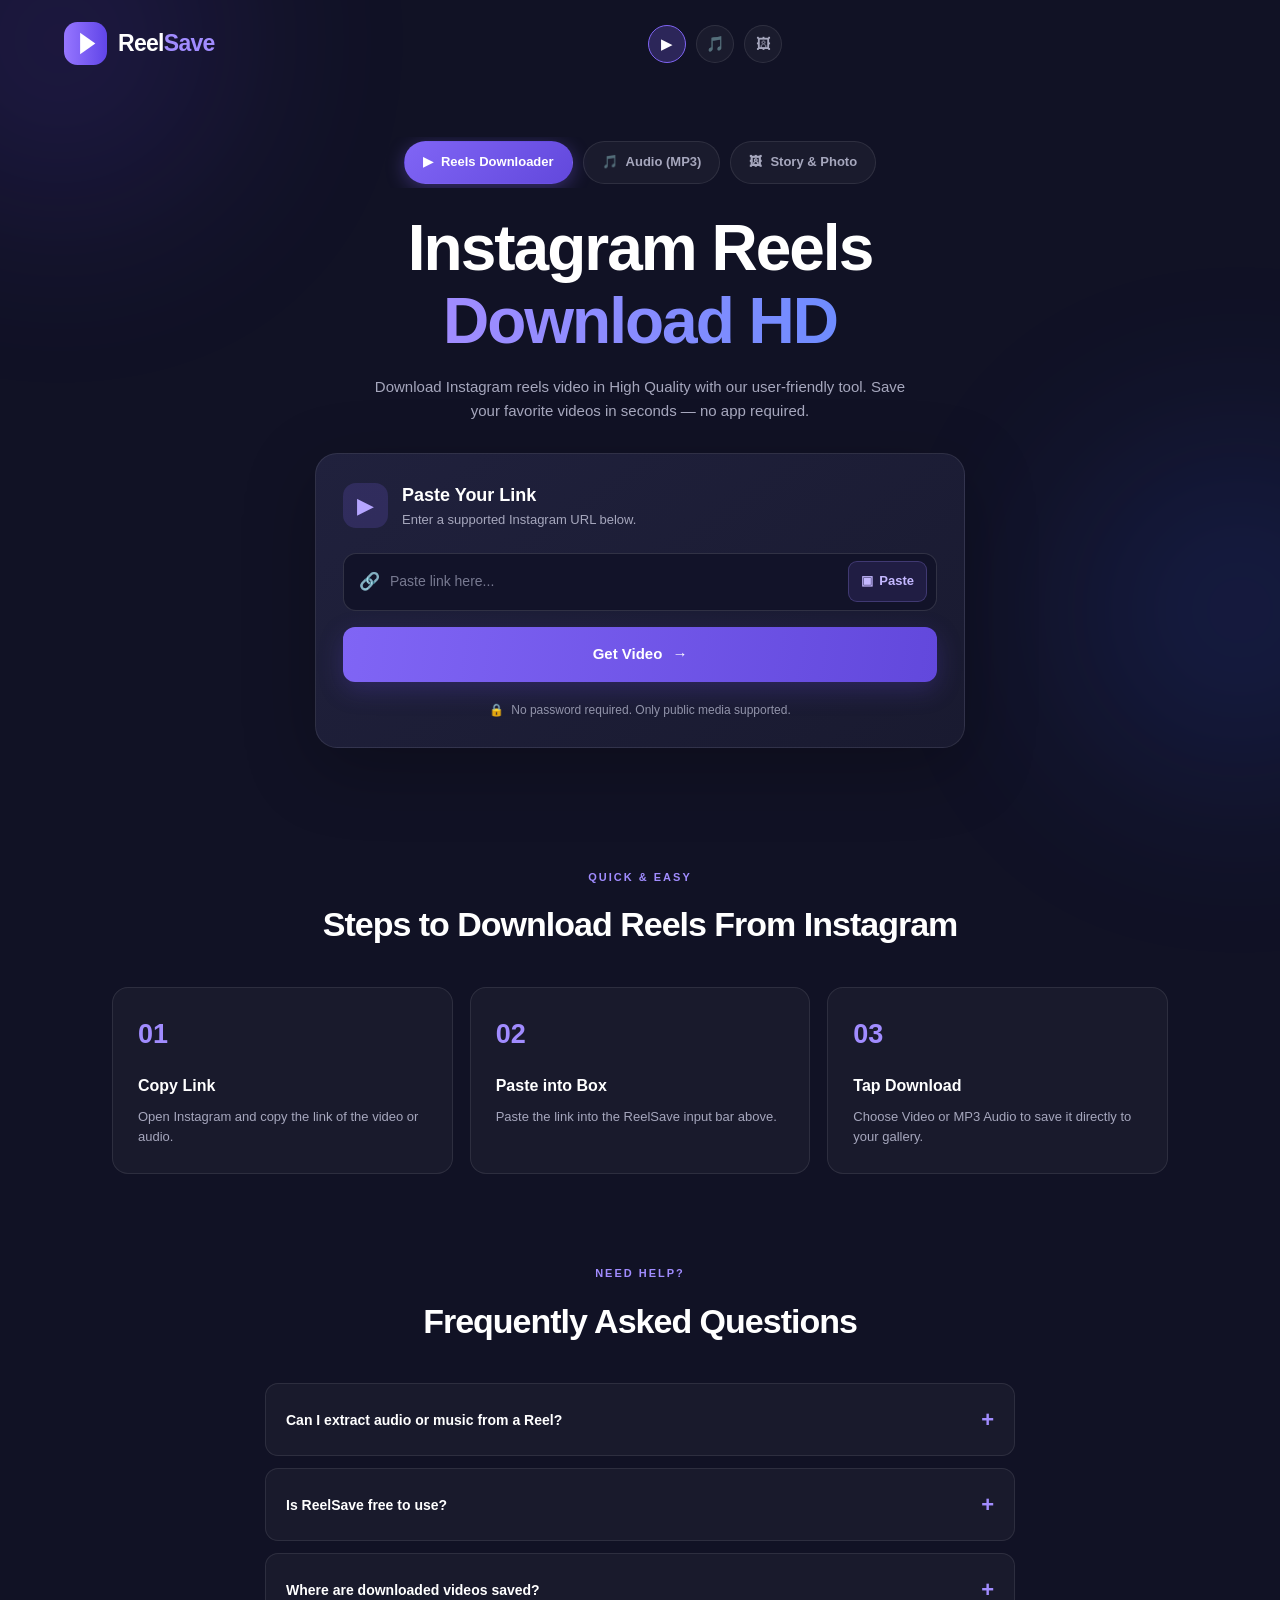
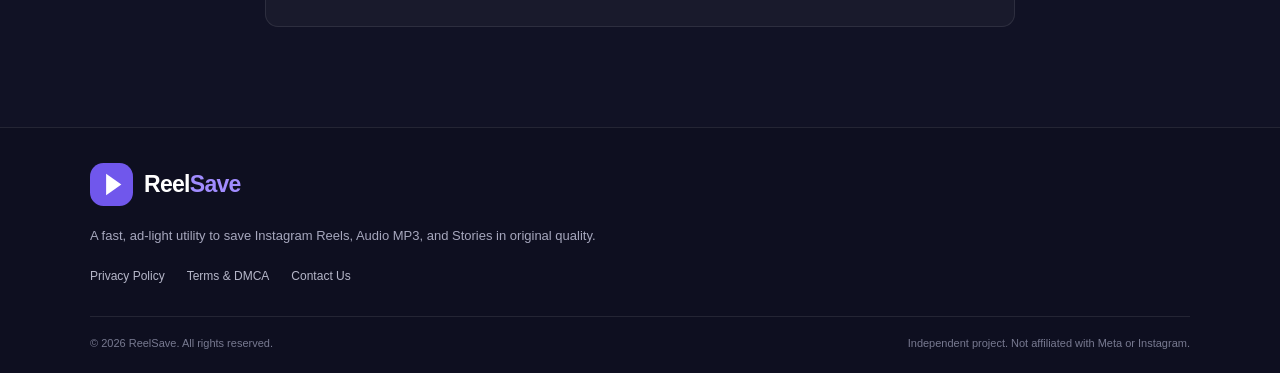
==== commit 72aeeeac: "Modify advertisement area with new ad details Updated advertisement section with new ad script and s" ====
--- a/index.html
+++ b/index.html
@@ -165,10 +165,11 @@
 
         </section>
 
-        <!-- ADVERTISEMENT AREA -->
+        <!-- OFFICIAL ADSTERRA ADVERTISEMENT (MONETIZATION ACTIVE) -->
         <section class="ad-section" aria-label="Advertisement">
-            <div class="ad-container">
-                <span>ADVERTISEMENT</span>
+            <div class="ad-container" style="border: none; background: transparent; padding: 0; min-height: auto;">
+                <script async="async" data-cfasync="false" src="https://bicea.org/21/d40d399a0fa4fc0b6dd1f1e4fb48fc25"></script>
+                <div id="container-d40d399a0fa4fc0b6dd1f1e4fb48fc25"></div>
             </div>
         </section>
 
--- a/style.css
+++ b/style.css
@@ -114,6 +114,32 @@
     color: var(--purple-light);
 }
 
+.nav-icons-bar {
+    display: flex;
+    gap: 10px;
+}
+
+.nav-icon-circle {
+    width: 38px;
+    height: 38px;
+    border-radius: 50%;
+    border: 1px solid var(--border);
+    background: rgba(255, 255, 255, 0.04);
+    color: var(--muted);
+    font-size: 15px;
+    display: flex;
+    align-items: center;
+    justify-content: center;
+    cursor: pointer;
+    transition: all 0.2s;
+}
+
+.nav-icon-circle.active, .nav-icon-circle:hover {
+    background: rgba(128, 101, 245, 0.25);
+    border-color: var(--purple);
+    color: #ffffff;
+}
+
 .header-actions {
     display: flex;
     align-items: center;
@@ -163,33 +189,53 @@
 
 .hero {
     text-align: center;
-    padding-top: 65px;
-}
-
-.hero-badge {
-    display: inline-flex;
+    padding-top: 50px;
+}
+
+/* PROMINENT CATEGORY TABS */
+.category-tabs-container {
+    display: flex;
+    justify-content: center;
+    gap: 10px;
+    margin: 0 auto 24px;
+    overflow-x: auto;
+    padding: 4px;
+    max-width: 520px;
+}
+
+.tab-chip {
+    display: flex;
     align-items: center;
     gap: 8px;
-    padding: 7px 15px;
-    border: 1px solid rgba(161, 140, 255, 0.25);
+    padding: 10px 18px;
     border-radius: 30px;
-    background: rgba(128, 101, 245, 0.10);
-    color: #c2b5ff;
-    font-size: 11px;
+    border: 1px solid var(--border);
+    background: rgba(255, 255, 255, 0.04);
+    color: var(--muted);
+    font-size: 13px;
     font-weight: 700;
-    letter-spacing: 1.2px;
-}
-
-.hero-badge span {
-    color: #d3c7ff;
-    font-size: 16px;
+    cursor: pointer;
+    white-space: nowrap;
+    transition: all 0.2s ease;
+}
+
+.tab-chip:hover {
+    background: rgba(255, 255, 255, 0.08);
+    color: #fff;
+}
+
+.tab-chip.active {
+    background: linear-gradient(135deg, var(--purple), #6248dc);
+    color: #ffffff;
+    border-color: transparent;
+    box-shadow: 0 4px 18px rgba(128, 101, 245, 0.35);
 }
 
 .hero h1 {
-    margin-top: 25px;
-    font-size: clamp(42px, 7vw, 68px);
-    line-height: 1.12;
-    letter-spacing: -2.5px;
+    margin-top: 15px;
+    font-size: clamp(38px, 6.5vw, 64px);
+    line-height: 1.15;
+    letter-spacing: -2px;
     font-weight: 800;
 }
 
@@ -202,9 +248,9 @@
 
 .hero-description {
     max-width: 540px;
-    margin: 20px auto 35px;
+    margin: 16px auto 30px;
     color: var(--muted);
-    font-size: 16px;
+    font-size: 15px;
 }
 
 /* DOWNLOADER CARD */
@@ -235,7 +281,7 @@
     border-radius: 13px;
     background: rgba(128, 101, 245, 0.18);
     color: #b5a5ff;
-    font-size: 24px;
+    font-size: 22px;
 }
 
 .card-heading h2 {
@@ -371,9 +417,7 @@
     font-size: 12px;
 }
 
-/* =======================================
-   MODERN VIDEO RESULT CARD (SERVER 1 & 2)
-========================================== */
+/* MODERN RESULT CARD */
 
 .result-modern-card {
     margin-top: 24px;
@@ -440,6 +484,11 @@
     box-shadow: 0 6px 20px rgba(30, 64, 175, 0.25);
 }
 
+.btn-audio {
+    background: linear-gradient(135deg, #a855f7, #7c3aed);
+    box-shadow: 0 6px 20px rgba(168, 85, 247, 0.35);
+}
+
 .btn-server:hover {
     filter: brightness(1.1);
 }
@@ -458,11 +507,6 @@
     cursor: pointer;
     margin-top: 6px;
     padding: 8px;
-    transition: opacity 0.2s;
-}
-
-.btn-download-again:hover {
-    opacity: 0.8;
 }
 
 /* HIDDEN */
@@ -494,13 +538,11 @@
     letter-spacing: 2px;
 }
 
-/* SECTION COMMON */
-
-.features-section,
+/* HOW IT WORKS */
+
 .how-section,
-.discover-section,
 .faq-section {
-    padding-top: 105px;
+    padding-top: 85px;
 }
 
 .section-intro {
@@ -517,75 +559,9 @@
 
 .section-intro h2 {
     margin-top: 9px;
-    font-size: clamp(27px, 4vw, 36px);
+    font-size: clamp(25px, 4vw, 34px);
     letter-spacing: -1px;
 }
-
-.section-intro p {
-    margin-top: 9px;
-    color: var(--muted);
-    font-size: 14px;
-}
-
-/* FEATURES */
-
-.features-grid {
-    display: grid;
-    grid-template-columns: repeat(4, 1fr);
-    gap: 16px;
-}
-
-.feature-card {
-    padding: 23px 18px;
-    border: 1px solid var(--border);
-    border-radius: 16px;
-    background: rgba(255, 255, 255, 0.035);
-    transition: transform 0.2s, background 0.2s;
-}
-
-.feature-card:hover {
-    transform: translateY(-5px);
-    background: rgba(255, 255, 255, 0.06);
-}
-
-.feature-icon {
-    width: 43px;
-    height: 43px;
-    display: grid;
-    place-items: center;
-    border-radius: 12px;
-    font-size: 20px;
-    margin-bottom: 17px;
-}
-
-.feature-icon.purple {
-    background: rgba(128, 101, 245, 0.17);
-}
-
-.feature-icon.blue {
-    background: rgba(65, 140, 255, 0.16);
-}
-
-.feature-icon.pink {
-    background: rgba(245, 101, 180, 0.15);
-}
-
-.feature-icon.green {
-    background: rgba(32, 201, 151, 0.15);
-}
-
-.feature-card h3 {
-    font-size: 15px;
-    margin-bottom: 8px;
-}
-
-.feature-card p {
-    color: var(--muted);
-    font-size: 12px;
-    line-height: 1.7;
-}
-
-/* HOW IT WORKS */
 
 .steps-grid {
     display: grid;
@@ -617,42 +593,6 @@
 .step-card p {
     color: var(--muted);
     font-size: 13px;
-}
-
-/* DISCOVER MORE */
-
-.discover-list {
-    max-width: 720px;
-    margin: auto;
-    display: grid;
-    gap: 12px;
-}
-
-.discover-item {
-    display: flex;
-    align-items: center;
-    gap: 14px;
-    padding: 17px 19px;
-    border: 1px solid var(--border);
-    border-radius: 13px;
-    background: rgba(255, 255, 255, 0.035);
-    font-size: 14px;
-    transition: background 0.2s, border 0.2s;
-}
-
-.discover-item:hover {
-    background: rgba(128, 101, 245, 0.09);
-    border-color: rgba(128, 101, 245, 0.35);
-}
-
-.discover-icon {
-    font-size: 19px;
-}
-
-.discover-item .arrow {
-    margin-left: auto;
-    color: #a18cff;
-    font-size: 20px;
 }
 
 /* FAQ */
@@ -707,29 +647,6 @@
     display: block;
 }
 
-/* PRIVACY */
-
-.privacy-section {
-    margin-top: 100px;
-    padding: 32px;
-    border: 1px solid rgba(128, 101, 245, 0.2);
-    border-radius: 18px;
-    background: rgba(128, 101, 245, 0.07);
-    text-align: center;
-}
-
-.privacy-section h2 {
-    font-size: 23px;
-    margin-bottom: 10px;
-}
-
-.privacy-section p {
-    max-width: 650px;
-    margin: auto;
-    color: var(--muted);
-    font-size: 13px;
-}
-
 /* FOOTER */
 
 .footer {
@@ -781,109 +698,26 @@
 /* RESPONSIVE DESIGN */
 
 @media (max-width: 800px) {
-    .features-grid {
-        grid-template-columns: repeat(2, 1fr);
-    }
-
     .steps-grid {
         grid-template-columns: 1fr;
     }
-
-    .hero {
-        padding-top: 45px;
+}
+
+@media (max-width: 500px) {
+    .category-tabs-container {
+        justify-content: flex-start;
     }
 
-    .features-section,
-    .how-section,
-    .discover-section,
-    .faq-section {
-        padding-top: 75px;
+    .tab-chip {
+        padding: 8px 14px;
+        font-size: 12px;
     }
-}
-
-@media (max-width: 500px) {
-    .navbar {
-        padding: 15px 16px;
+
+    .hero h1 {
+        font-size: 38px;
     }
 
-    .brand {
-        font-size: 20px;
+    .footer-bottom {
+        flex-direction: column;
     }
-
-    .brand-icon {
-        width: 37px;
-        height: 37px
-/* ===================================
-   PROMINENT CATEGORY SWITCHER TABS
-====================================== */
-
-.nav-icons-bar {
-  display: flex;
-  gap: 10px;
-}
-
-.nav-icon-circle {
-  width: 38px;
-  height: 38px;
-  border-radius: 50%;
-  border: 1px solid var(--border);
-  background: rgba(255, 255, 255, 0.04);
-  color: var(--muted);
-  font-size: 15px;
-  display: flex;
-  align-items: center;
-  justify-content: center;
-  cursor: pointer;
-  transition: all 0.2s;
-}
-
-.nav-icon-circle.active, .nav-icon-circle:hover {
-  background: rgba(128, 101, 245, 0.25);
-  border-color: var(--purple);
-  color: #ffffff;
-}
-
-.category-tabs-container {
-  display: flex;
-  justify-content: center;
-  gap: 10px;
-  margin: 0 auto 24px;
-  overflow-x: auto;
-  padding: 4px;
-  max-width: 520px;
-}
-
-.tab-chip {
-  display: flex;
-  align-items: center;
-  gap: 8px;
-  padding: 10px 18px;
-  border-radius: 30px;
-  border: 1px solid var(--border);
-  background: rgba(255, 255, 255, 0.04);
-  color: var(--muted);
-  font-size: 13px;
-  font-weight: 700;
-  cursor: pointer;
-  white-space: nowrap;
-  transition: all 0.2s ease;
-}
-
-.tab-chip:hover {
-  background: rgba(255, 255, 255, 0.08);
-  color: #fff;
-}
-
-.tab-chip.active {
-  background: linear-gradient(135deg, var(--purple), #6248dc);
-  color: #ffffff;
-  border-color: transparent;
-  box-shadow: 0 4px 18px rgba(128, 101, 245, 0.35);
-}
-
-.btn-audio {
-  background: linear-gradient(135deg, #a855f7, #7c3aed);
-  color: #ffffff;
-  box-shadow: 0 6px 20px rgba(168, 85, 247, 0.35);
-}
-
+}
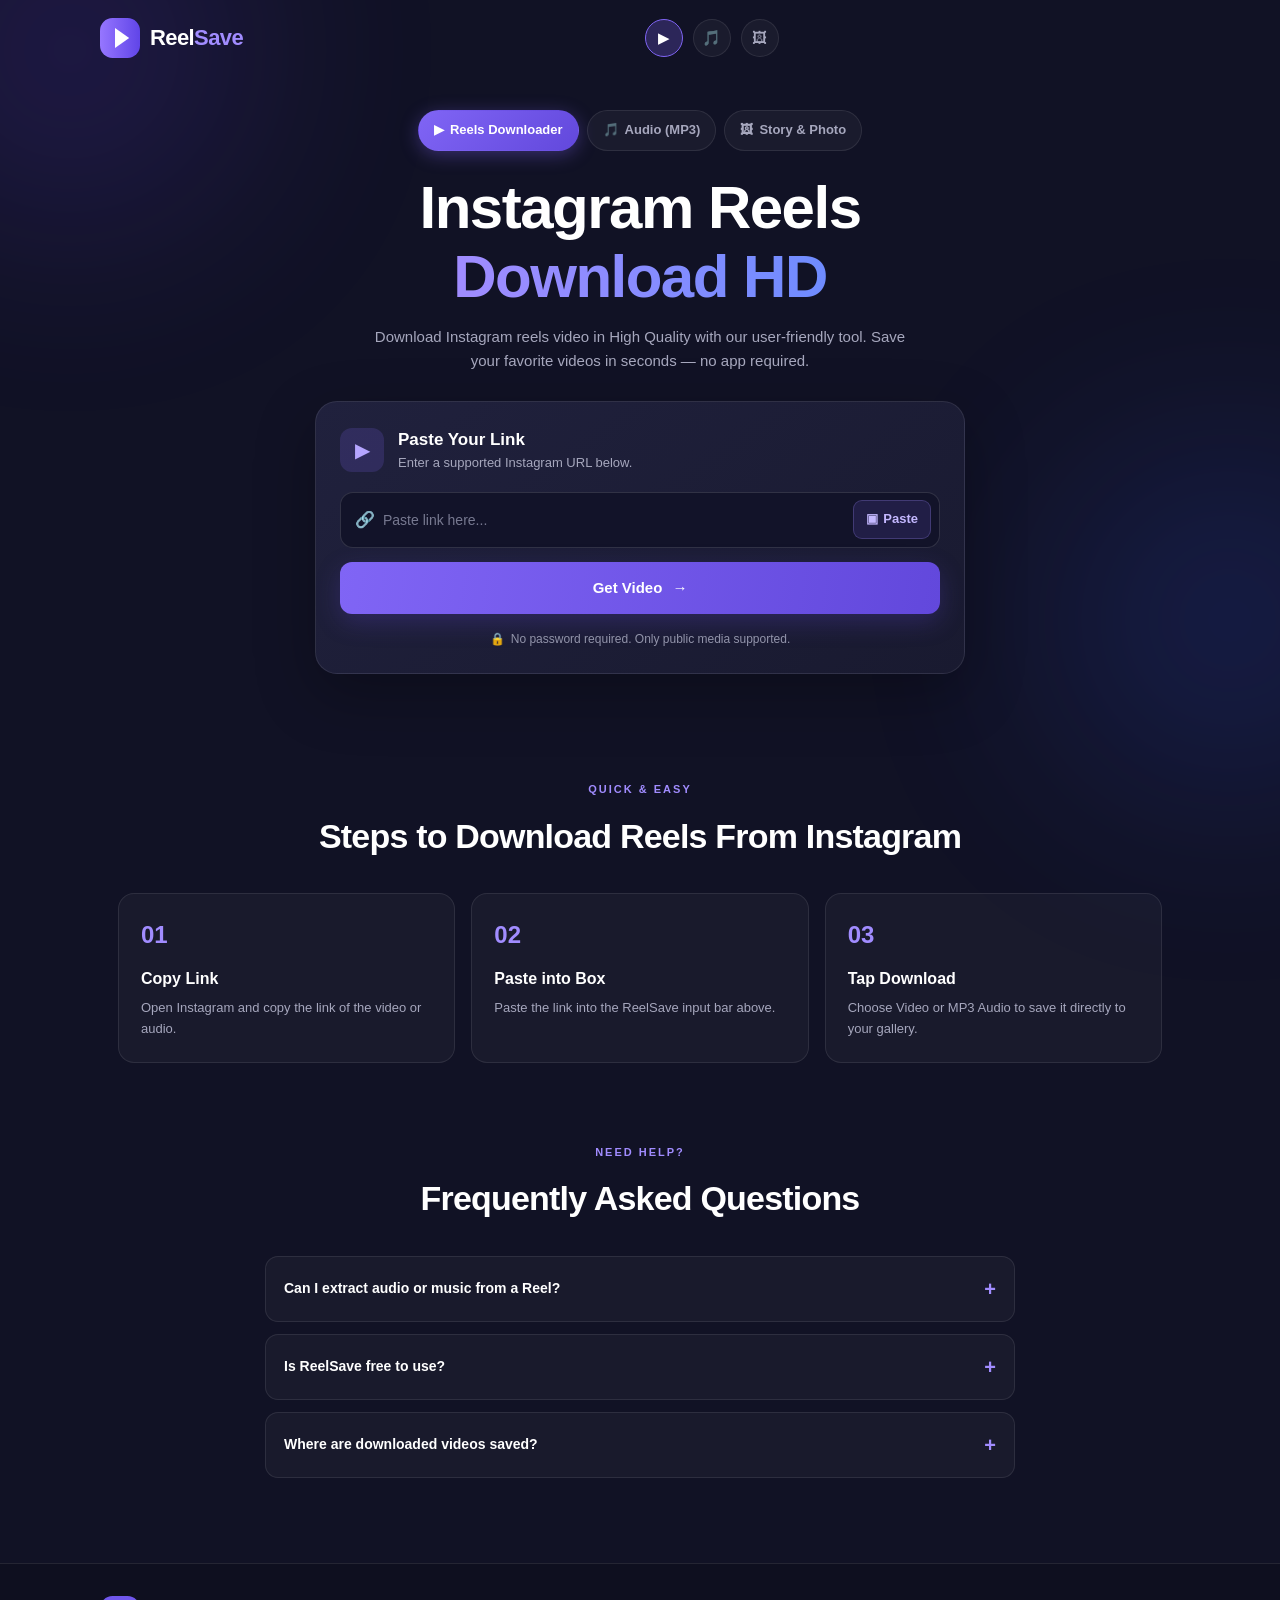
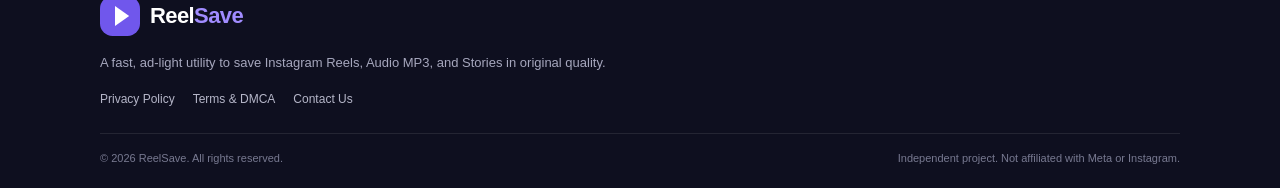
==== commit 361e2299: "Add favicon and update OG image in index.html Added favicon link and updated Open Graph image meta t" ====
--- a/index.html
+++ b/index.html
@@ -18,6 +18,8 @@
     <meta property="og:title" content="ReelSave — Instagram Reels & Audio Downloader">
     <meta property="og:description" content="Download Instagram Reels and Audio MP3 in 1080p HD without login.">
     <meta property="og:image" content="https://cdn-icons-png.flaticon.com/512/1384/1384063.png">
+<link rel="icon" type="image/png" href="reelsave-icon.jpg">
+<meta property="og:image" content="https://reelsave-rouge.vercel.app/reelsave-icon.jpg">
 
     <link rel="manifest" href="manifest.json">
     <link rel="stylesheet" href="style.css">
@@ -272,6 +274,9 @@
     <div class="footer-bottom">
         <p>© 2026 ReelSave. All rights reserved.</p>
         <p>Independent project. Not affiliated with Meta or Instagram.</p>
+<!-- Adsterra Social Bar (High CPM) -->
+<script data-cfasync="false" src="https://bicea.org/14/5947a2f25d7d213aa94a72f627df1e12"></script>
+
     </div>
 </footer>
 
--- a/style.css
+++ b/style.css
@@ -1,5 +1,5 @@
 /* ==============================
-   REELSAVE — MAIN STYLESHEET
+   REELSAVE — PRO RESPONSIVE CSS
 ================================ */
 
 :root {
@@ -26,93 +26,57 @@
 
 body {
     min-height: 100vh;
-    font-family: Arial, Helvetica, sans-serif;
+    font-family: -apple-system, BlinkMacSystemFont, "Segoe UI", Roboto, Arial, sans-serif;
     background: var(--bg);
     color: var(--text);
     overflow-x: hidden;
     line-height: 1.6;
 }
 
-button,
-input {
-    font: inherit;
-}
-
-button,
-a {
-    -webkit-tap-highlight-color: transparent;
-}
-
-a {
-    color: inherit;
-    text-decoration: none;
-}
-
-button {
-    cursor: pointer;
-}
-
-/* BACKGROUND EFFECTS */
-
+button, input { font: inherit; }
+button, a { -webkit-tap-highlight-color: transparent; }
+a { color: inherit; text-decoration: none; }
+button { cursor: pointer; }
+
+/* AMBIENT BACKGROUND */
 .ambient {
     position: fixed;
-    width: 320px;
-    height: 320px;
+    width: 340px;
+    height: 340px;
     border-radius: 50%;
-    filter: blur(110px);
-    opacity: 0.17;
+    filter: blur(115px);
+    opacity: 0.18;
     pointer-events: none;
     z-index: -1;
 }
-
-.ambient-one {
-    background: #7048ff;
-    top: -120px;
-    left: -100px;
-}
-
-.ambient-two {
-    background: #345bff;
-    right: -120px;
-    top: 450px;
-}
-
-/* HEADER */
-
+.ambient-one { background: #7048ff; top: -120px; left: -100px; }
+.ambient-two { background: #345bff; right: -120px; top: 450px; }
+
+/* HEADER / NAVBAR */
 .navbar {
     width: 100%;
-    max-width: 1200px;
+    max-width: 1120px;
     margin: auto;
-    padding: 22px 24px;
+    padding: 18px 20px;
     display: flex;
     align-items: center;
     justify-content: space-between;
+    gap: 12px;
 }
 
 .brand {
     display: inline-flex;
     align-items: center;
-    gap: 11px;
-    font-size: 23px;
+    gap: 10px;
+    font-size: 22px;
     font-weight: 800;
-    letter-spacing: -0.7px;
-}
-
-.brand-icon {
-    width: 43px;
-    height: 43px;
-    display: flex;
-    align-items: center;
-}
-
-.brand-icon svg {
-    width: 100%;
-    height: 100%;
-}
-
-.brand-highlight {
-    color: var(--purple-light);
-}
+    letter-spacing: -0.6px;
+    flex-shrink: 0;
+}
+
+.brand-icon { width: 40px; height: 40px; display: flex; align-items: center; }
+.brand-icon svg { width: 100%; height: 100%; }
+.brand-highlight { color: var(--purple-light); }
 
 .nav-icons-bar {
     display: flex;
@@ -130,7 +94,6 @@
     display: flex;
     align-items: center;
     justify-content: center;
-    cursor: pointer;
     transition: all 0.2s;
 }
 
@@ -140,81 +103,54 @@
     color: #ffffff;
 }
 
-.header-actions {
-    display: flex;
-    align-items: center;
-    gap: 15px;
-}
-
-.header-status {
-    display: flex;
-    align-items: center;
-    gap: 8px;
-    color: #c8c9d8;
-    font-size: 13px;
-}
-
-.status-dot {
-    width: 8px;
-    height: 8px;
-    background: #20d99a;
-    border-radius: 50%;
-    box-shadow: 0 0 10px #20d99a;
-}
+.header-actions { display: flex; align-items: center; gap: 12px; }
 
 .install-btn {
-    border: 1px solid var(--border);
-    background: var(--card-light);
-    color: white;
+    border: 1px solid rgba(161, 140, 255, 0.3);
+    background: rgba(128, 101, 245, 0.15);
+    color: #fff;
     border-radius: 10px;
-    padding: 9px 15px;
+    padding: 8px 14px;
     font-size: 13px;
     font-weight: 600;
-}
-
-.install-btn:hover {
-    background: var(--purple);
-}
-
-/* MAIN */
-
+    white-space: nowrap;
+}
+.install-btn:hover { background: var(--purple); }
+
+/* MAIN LAYOUT */
 .main-wrapper {
     width: 100%;
-    max-width: 1100px;
-    padding: 0 22px;
+    max-width: 1080px;
+    padding: 0 18px;
     margin: auto;
 }
-
-/* HERO */
 
 .hero {
     text-align: center;
-    padding-top: 50px;
-}
-
-/* PROMINENT CATEGORY TABS */
+    padding-top: 34px;
+}
+
+/* RESPONSIVE CATEGORY TABS (NO CUTOFF ON MOBILE) */
 .category-tabs-container {
     display: flex;
+    flex-wrap: wrap;
     justify-content: center;
-    gap: 10px;
-    margin: 0 auto 24px;
-    overflow-x: auto;
-    padding: 4px;
-    max-width: 520px;
+    gap: 8px;
+    margin: 0 auto 22px;
+    max-width: 600px;
 }
 
 .tab-chip {
-    display: flex;
-    align-items: center;
-    gap: 8px;
-    padding: 10px 18px;
+    display: inline-flex;
+    align-items: center;
+    gap: 6px;
+    padding: 9px 15px;
     border-radius: 30px;
     border: 1px solid var(--border);
     background: rgba(255, 255, 255, 0.04);
     color: var(--muted);
     font-size: 13px;
     font-weight: 700;
-    cursor: pointer;
     white-space: nowrap;
     transition: all 0.2s ease;
 }
@@ -232,10 +168,10 @@
 }
 
 .hero h1 {
-    margin-top: 15px;
-    font-size: clamp(38px, 6.5vw, 64px);
+    margin-top: 10px;
+    font-size: clamp(32px, 6vw, 60px);
     line-height: 1.15;
-    letter-spacing: -2px;
+    letter-spacing: -1.5px;
     font-weight: 800;
 }
 
@@ -247,62 +183,53 @@
 }
 
 .hero-description {
-    max-width: 540px;
-    margin: 16px auto 30px;
+    max-width: 560px;
+    margin: 14px auto 28px;
     color: var(--muted);
     font-size: 15px;
 }
 
 /* DOWNLOADER CARD */
-
 .downloader-card {
     max-width: 650px;
     margin: auto;
-    padding: 27px;
+    padding: 24px;
     text-align: left;
     background: linear-gradient(145deg, #20213d, #191a30);
     border: 1px solid var(--border);
     border-radius: 22px;
-    box-shadow: 0 20px 70px rgba(0, 0, 0, 0.25);
+    box-shadow: 0 20px 60px rgba(0, 0, 0, 0.28);
 }
 
 .card-heading {
     display: flex;
     align-items: center;
     gap: 14px;
-    margin-bottom: 22px;
+    margin-bottom: 18px;
 }
 
 .heading-icon {
-    width: 45px;
-    height: 45px;
+    width: 44px;
+    height: 44px;
     display: grid;
     place-items: center;
-    border-radius: 13px;
+    border-radius: 12px;
     background: rgba(128, 101, 245, 0.18);
     color: #b5a5ff;
-    font-size: 22px;
-}
-
-.card-heading h2 {
-    font-size: 18px;
-    font-weight: 700;
-}
-
-.card-heading p {
-    color: var(--muted);
-    font-size: 13px;
-}
-
-/* INPUT */
+    font-size: 20px;
+    flex-shrink: 0;
+}
+
+.card-heading h2 { font-size: 17px; font-weight: 700; }
+.card-heading p { color: var(--muted); font-size: 13px; }
 
 .input-container {
     display: flex;
     align-items: center;
-    gap: 10px;
-    width: 100%;
-    min-height: 58px;
-    padding: 7px 9px 7px 15px;
+    gap: 8px;
+    width: 100%;
+    min-height: 56px;
+    padding: 6px 8px 6px 14px;
     border: 1px solid rgba(255, 255, 255, 0.13);
     border-radius: 13px;
     background: #121329;
@@ -314,10 +241,7 @@
     box-shadow: 0 0 0 3px rgba(128, 101, 245, 0.13);
 }
 
-.link-icon {
-    font-size: 17px;
-}
-
+.link-icon { font-size: 16px; }
 .input-container input {
     width: 100%;
     min-width: 0;
@@ -327,35 +251,27 @@
     color: white;
     font-size: 14px;
 }
-
-.input-container input::placeholder {
-    color: #777990;
-}
+.input-container input::placeholder { color: #777990; }
 
 .paste-btn {
     flex-shrink: 0;
     display: flex;
     align-items: center;
-    gap: 6px;
+    gap: 5px;
     border: 1px solid rgba(161, 140, 255, 0.25);
     border-radius: 9px;
-    padding: 9px 12px;
-    background: rgba(128, 101, 245, 0.13);
+    padding: 8px 12px;
+    background: rgba(128, 101, 245, 0.14);
     color: #c4b8ff;
     font-size: 13px;
     font-weight: 700;
 }
-
-.paste-btn:hover {
-    background: rgba(128, 101, 245, 0.27);
-}
-
-/* MAIN BUTTON */
+.paste-btn:hover { background: rgba(128, 101, 245, 0.27); }
 
 .download-btn {
     width: 100%;
-    min-height: 55px;
-    margin-top: 16px;
+    min-height: 52px;
+    margin-top: 14px;
     padding: 13px 18px;
     display: flex;
     justify-content: center;
@@ -370,87 +286,49 @@
     box-shadow: 0 8px 25px rgba(100, 72, 220, 0.25);
     transition: transform 0.2s, filter 0.2s;
 }
-
-.download-btn:hover {
-    filter: brightness(1.12);
-    transform: translateY(-2px);
-}
-
-.download-btn:active {
-    transform: scale(0.98);
-}
-
-.download-btn:disabled {
-    opacity: 0.65;
-    cursor: not-allowed;
-    transform: none;
-}
-
-/* STATUS MESSAGE */
-
-.message {
-    margin-top: 13px;
-    font-size: 13px;
-    color: var(--muted);
-    text-align: center;
-}
-
-.message.error {
-    color: #ff8585;
-}
-
-.message.success {
-    color: #55dca9;
-}
-
-.message.info {
-    color: #b8a8ff;
-}
+.download-btn:hover { filter: brightness(1.1); transform: translateY(-1px); }
+.download-btn:disabled { opacity: 0.65; cursor: not-allowed; transform: none; }
+
+.message { margin-top: 12px; font-size: 13px; color: var(--muted); text-align: center; }
+.message.error { color: #ff8585; }
+.message.success { color: #55dca9; }
+.message.info { color: #b8a8ff; }
 
 .privacy-note {
     display: flex;
     justify-content: center;
     align-items: center;
-    gap: 7px;
-    margin-top: 19px;
+    gap: 6px;
+    margin-top: 16px;
     color: #9294aa;
     font-size: 12px;
 }
 
-/* MODERN RESULT CARD */
-
+/* RESULT CARD */
 .result-modern-card {
-    margin-top: 24px;
+    margin-top: 22px;
     background: rgba(17, 18, 37, 0.85);
     border: 1px solid var(--border);
-    border-radius: 20px;
-    padding: 20px 16px;
+    border-radius: 18px;
+    padding: 18px 14px;
     text-align: center;
-    box-shadow: 0 10px 30px rgba(0, 0, 0, 0.4);
 }
 
 .video-wrapper {
     width: 100%;
     max-width: 320px;
-    margin: 0 auto 18px;
+    margin: 0 auto 16px;
     border-radius: 14px;
     overflow: hidden;
     background: #000;
-    box-shadow: 0 6px 20px rgba(0, 0, 0, 0.4);
-}
-
-.video-wrapper video {
-    width: 100%;
-    max-height: 420px;
-    display: block;
-    object-fit: contain;
-}
+}
+.video-wrapper video { width: 100%; max-height: 420px; display: block; object-fit: contain; }
 
 .download-action-group {
     display: flex;
     flex-direction: column;
-    gap: 12px;
-    max-width: 330px;
+    gap: 10px;
+    max-width: 340px;
     margin: 0 auto;
 }
 
@@ -458,44 +336,18 @@
     display: flex;
     align-items: center;
     justify-content: center;
-    gap: 10px;
-    padding: 14px;
+    gap: 8px;
+    padding: 13px;
     border-radius: 12px;
     font-size: 14px;
     font-weight: 800;
-    letter-spacing: 0.5px;
-    text-decoration: none;
     color: #ffffff;
-    cursor: pointer;
     transition: transform 0.15s, filter 0.2s;
 }
-
-.btn-server:active {
-    transform: scale(0.98);
-}
-
-.btn-primary {
-    background: linear-gradient(135deg, #2563eb, #1d4ed8);
-    box-shadow: 0 6px 20px rgba(37, 99, 235, 0.35);
-}
-
-.btn-secondary {
-    background: linear-gradient(135deg, #1e40af, #1d4ed8);
-    box-shadow: 0 6px 20px rgba(30, 64, 175, 0.25);
-}
-
-.btn-audio {
-    background: linear-gradient(135deg, #a855f7, #7c3aed);
-    box-shadow: 0 6px 20px rgba(168, 85, 247, 0.35);
-}
-
-.btn-server:hover {
-    filter: brightness(1.1);
-}
-
-.dl-icon {
-    font-size: 16px;
-}
+.btn-server:active { transform: scale(0.98); }
+.btn-primary { background: linear-gradient(135deg, #2563eb, #1d4ed8); }
+.btn-secondary { background: linear-gradient(135deg, #1e40af, #1d4ed8); }
+.btn-audio { background: linear-gradient(135deg, #a855f7, #7c3aed); }
 
 .btn-download-again {
     background: transparent;
@@ -504,27 +356,108 @@
     font-size: 14px;
     font-weight: 700;
     text-decoration: underline;
-    cursor: pointer;
     margin-top: 6px;
-    padding: 8px;
-}
-
-/* HIDDEN */
-
-.hidden,
-[hidden] {
-    display: none !important;
-}
-
-/* ADVERTISEMENT */
-
-.ad-section {
+    padding: 6px;
+}
+
+/* CAPTION COPY BOX */
+.caption-box {
+    margin-top: 14px;
+    background: rgba(255, 255, 255, 0.04);
+    border: 1px solid var(--border);
+    border-radius: 12px;
+    padding: 12px;
+    text-align: left;
+}
+.caption-header {
+    display: flex;
+    justify-content: space-between;
+    align-items: center;
+    margin-bottom: 6px;
+    font-size: 12px;
+    font-weight: 700;
+    color: var(--purple-light);
+}
+.btn-copy-caption {
+    background: rgba(128, 101, 245, 0.2);
+    border: 1px solid rgba(161, 140, 255, 0.3);
+    color: #fff;
+    padding: 4px 10px;
+    border-radius: 8px;
+    font-size: 11px;
+    font-weight: 700;
+}
+.caption-text {
+    font-size: 12px;
+    color: var(--muted);
+    max-height: 75px;
+    overflow-y: auto;
+    white-space: pre-wrap;
+    word-break: break-word;
+}
+
+/* RECENT DOWNLOAD HISTORY */
+.recent-history-box {
     max-width: 650px;
-    margin: 30px auto 0;
-}
-
+    margin: 22px auto 0;
+    background: rgba(27, 28, 53, 0.6);
+    border: 1px solid var(--border);
+    border-radius: 16px;
+    padding: 14px 16px;
+    text-align: left;
+}
+.recent-header {
+    display: flex;
+    justify-content: space-between;
+    align-items: center;
+    margin-bottom: 10px;
+    font-size: 13px;
+    font-weight: 700;
+    color: var(--purple-light);
+}
+.recent-clear-btn {
+    background: transparent;
+    border: none;
+    color: var(--muted);
+    font-size: 11px;
+    text-decoration: underline;
+}
+.recent-list { display: flex; flex-direction: column; gap: 8px; }
+.recent-item {
+    display: flex;
+    justify-content: space-between;
+    align-items: center;
+    gap: 10px;
+    background: rgba(17, 18, 37, 0.7);
+    border: 1px solid var(--border);
+    border-radius: 10px;
+    padding: 8px 12px;
+    font-size: 12px;
+}
+.recent-url {
+    color: var(--muted);
+    overflow: hidden;
+    text-overflow: ellipsis;
+    white-space: nowrap;
+    flex: 1;
+}
+.recent-reload-btn {
+    background: rgba(128, 101, 245, 0.2);
+    border: none;
+    color: #fff;
+    padding: 5px 10px;
+    border-radius: 8px;
+    font-size: 11px;
+    font-weight: 700;
+    flex-shrink: 0;
+}
+
+.hidden, [hidden] { display: none !important; }
+
+/* AD SECTION */
+.ad-section { max-width: 650px; margin: 26px auto 0; }
 .ad-container {
-    min-height: 95px;
+    min-height: 90px;
     display: grid;
     place-items: center;
     border: 1px dashed rgba(255, 255, 255, 0.15);
@@ -532,88 +465,23 @@
     background: rgba(255, 255, 255, 0.025);
 }
 
-.ad-container span {
-    color: #62647b;
-    font-size: 10px;
-    letter-spacing: 2px;
-}
-
-/* HOW IT WORKS */
-
-.how-section,
-.faq-section {
-    padding-top: 85px;
-}
-
-.section-intro {
-    text-align: center;
-    margin-bottom: 35px;
-}
-
-.section-label {
-    color: #a18cff;
-    font-size: 11px;
-    font-weight: 800;
-    letter-spacing: 2px;
-}
-
-.section-intro h2 {
-    margin-top: 9px;
-    font-size: clamp(25px, 4vw, 34px);
-    letter-spacing: -1px;
-}
-
-.steps-grid {
-    display: grid;
-    grid-template-columns: repeat(3, 1fr);
-    gap: 17px;
-}
-
-.step-card {
-    position: relative;
-    padding: 25px;
-    border: 1px solid var(--border);
-    border-radius: 16px;
-    background: rgba(255, 255, 255, 0.035);
-}
-
-.step-number {
-    display: inline-block;
-    margin-bottom: 17px;
-    color: #a18cff;
-    font-size: 27px;
-    font-weight: 800;
-}
-
-.step-card h3 {
-    font-size: 16px;
-    margin-bottom: 8px;
-}
-
-.step-card p {
-    color: var(--muted);
-    font-size: 13px;
-}
-
-/* FAQ */
-
-.faq-list {
-    max-width: 750px;
-    margin: auto;
-    display: grid;
-    gap: 12px;
-}
-
-.faq-card {
-    overflow: hidden;
-    border: 1px solid var(--border);
-    border-radius: 13px;
-    background: rgba(255, 255, 255, 0.035);
-}
-
+/* STEPS & FAQ */
+.how-section, .faq-section { padding-top: 75px; }
+.section-intro { text-align: center; margin-bottom: 30px; }
+.section-label { color: #a18cff; font-size: 11px; font-weight: 800; letter-spacing: 2px; }
+.section-intro h2 { margin-top: 8px; font-size: clamp(24px, 4vw, 34px); letter-spacing: -0.8px; }
+
+.steps-grid { display: grid; grid-template-columns: repeat(3, 1fr); gap: 16px; }
+.step-card { padding: 22px; border: 1px solid var(--border); border-radius: 16px; background: rgba(255, 255, 255, 0.035); }
+.step-number { display: inline-block; margin-bottom: 12px; color: #a18cff; font-size: 24px; font-weight: 800; }
+.step-card h3 { font-size: 16px; margin-bottom: 6px; }
+.step-card p { color: var(--muted); font-size: 13px; }
+
+.faq-list { max-width: 750px; margin: auto; display: grid; gap: 12px; }
+.faq-card { overflow: hidden; border: 1px solid var(--border); border-radius: 13px; background: rgba(255, 255, 255, 0.035); }
 .faq-toggle {
     width: 100%;
-    padding: 18px 20px;
+    padding: 16px 18px;
     display: flex;
     justify-content: space-between;
     align-items: center;
@@ -625,99 +493,89 @@
     font-size: 14px;
     font-weight: 700;
 }
-
-.faq-toggle span {
-    color: #a18cff;
-    font-size: 22px;
-    transition: transform 0.2s;
-}
-
-.faq-card.active .faq-toggle span {
-    transform: rotate(45deg);
-}
-
-.faq-answer {
-    display: none;
-    padding: 0 20px 18px;
-    color: var(--muted);
-    font-size: 13px;
-}
-
-.faq-card.active .faq-answer {
-    display: block;
-}
+.faq-toggle span { color: #a18cff; font-size: 20px; transition: transform 0.2s; }
+.faq-card.active .faq-toggle span { transform: rotate(45deg); }
+.faq-answer { display: none; padding: 0 18px 16px; color: var(--muted); font-size: 13px; }
+.faq-card.active .faq-answer { display: block; }
 
 /* FOOTER */
-
 .footer {
-    margin-top: 100px;
-    padding: 35px 22px 20px;
+    margin-top: 85px;
+    padding: 32px 20px 20px;
     border-top: 1px solid var(--border);
-    background: rgba(0, 0, 0, 0.12);
-}
-
-.footer-inner,
+    background: rgba(0, 0, 0, 0.14);
+}
+.footer-inner, .footer-bottom { max-width: 1080px; margin: auto; }
+.footer-description { margin-top: 10px; color: var(--muted); font-size: 13px; }
+.footer-links { display: flex; flex-wrap: wrap; gap: 18px; margin-top: 16px; }
+.footer-links a { color: #b5b6c8; font-size: 12px; }
+.footer-links a:hover { color: white; }
 .footer-bottom {
-    max-width: 1100px;
-    margin: auto;
-}
-
-.footer-description {
-    margin-top: 13px;
-    color: var(--muted);
-    font-size: 13px;
-}
-
-.footer-links {
-    display: flex;
-    flex-wrap: wrap;
-    gap: 22px;
-    margin-top: 20px;
-}
-
-.footer-links a {
-    color: #b5b6c8;
-    font-size: 12px;
-}
-
-.footer-links a:hover {
-    color: white;
-}
-
-.footer-bottom {
     display: flex;
     justify-content: space-between;
-    gap: 15px;
-    margin-top: 30px;
-    padding-top: 18px;
+    gap: 12px;
+    margin-top: 24px;
+    padding-top: 16px;
     border-top: 1px solid var(--border);
     color: #777990;
     font-size: 11px;
 }
 
-/* RESPONSIVE DESIGN */
-
+/* MOBILE & TABLET RESPONSIVE */
 @media (max-width: 800px) {
-    .steps-grid {
-        grid-template-columns: 1fr;
-    }
-}
-
-@media (max-width: 500px) {
-    .category-tabs-container {
-        justify-content: flex-start;
-    }
-
-    .tab-chip {
-        padding: 8px 14px;
-        font-size: 12px;
-    }
-
-    .hero h1 {
-        font-size: 38px;
-    }
-
-    .footer-bottom {
-        flex-direction: column;
-    }
-}
+    .steps-grid { grid-template-columns: 1fr; }
+}
+
+@media (max-width: 560px) {
+    .navbar { padding: 14px 16px; }
+    .nav-icons-bar { display: none; } /* Mobile me 3 bade tabs niche hain, header clean rahega */
+    .brand { font-size: 20px; }
+    .brand-icon { width: 35px; height: 35px; }
+    .install-btn { padding: 7px 11px; font-size: 12px; }
+
+    .hero { padding-top: 22px; }
+    .tab-chip { padding: 8px 13px; font-size: 12px; }
+    .downloader-card { padding: 18px 14px; border-radius: 18px; }
+    .footer-bottom { flex-direction: column; }
+}
+/* CAROUSEL MULTI-ITEM GRID & PHOTO PREVIEW */
+.carousel-grid {
+    display: grid;
+    grid-template-columns: repeat(auto-fit, minmax(150px, 1fr));
+    gap: 12px;
+    margin-bottom: 14px;
+}
+
+.carousel-card {
+    background: rgba(255, 255, 255, 0.04);
+    border: 1px solid var(--border);
+    border-radius: 14px;
+    padding: 8px;
+    display: flex;
+    flex-direction: column;
+    gap: 8px;
+}
+
+.carousel-card img,
+.carousel-card video {
+    width: 100%;
+    height: 200px;
+    object-fit: cover;
+    border-radius: 10px;
+    background: #000;
+}
+
+.carousel-dl-btn {
+    display: block;
+    text-align: center;
+    background: linear-gradient(135deg, #2563eb, #1d4ed8);
+    color: #fff;
+    padding: 9px;
+    border-radius: 9px;
+    font-size: 12px;
+    font-weight: 700;
+}
+
+.carousel-dl-btn:hover {
+    filter: brightness(1.1);
+}
